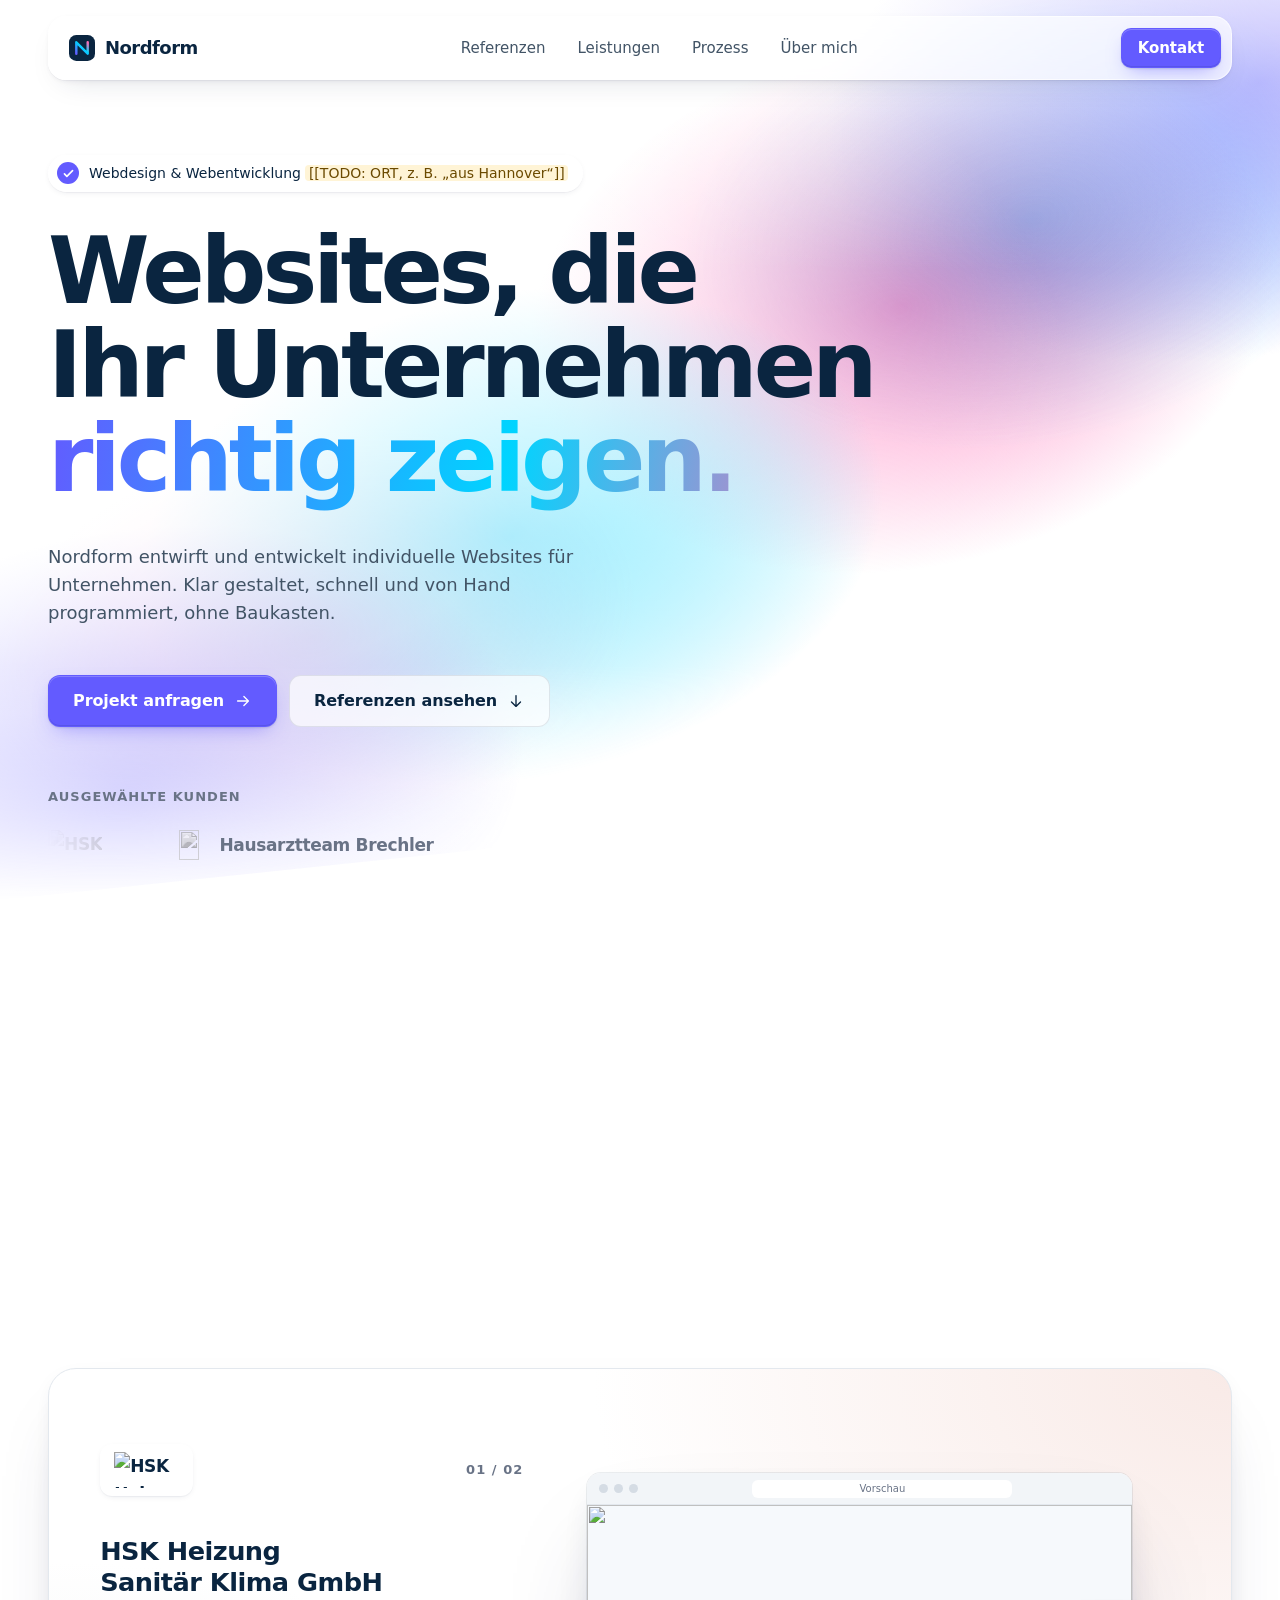
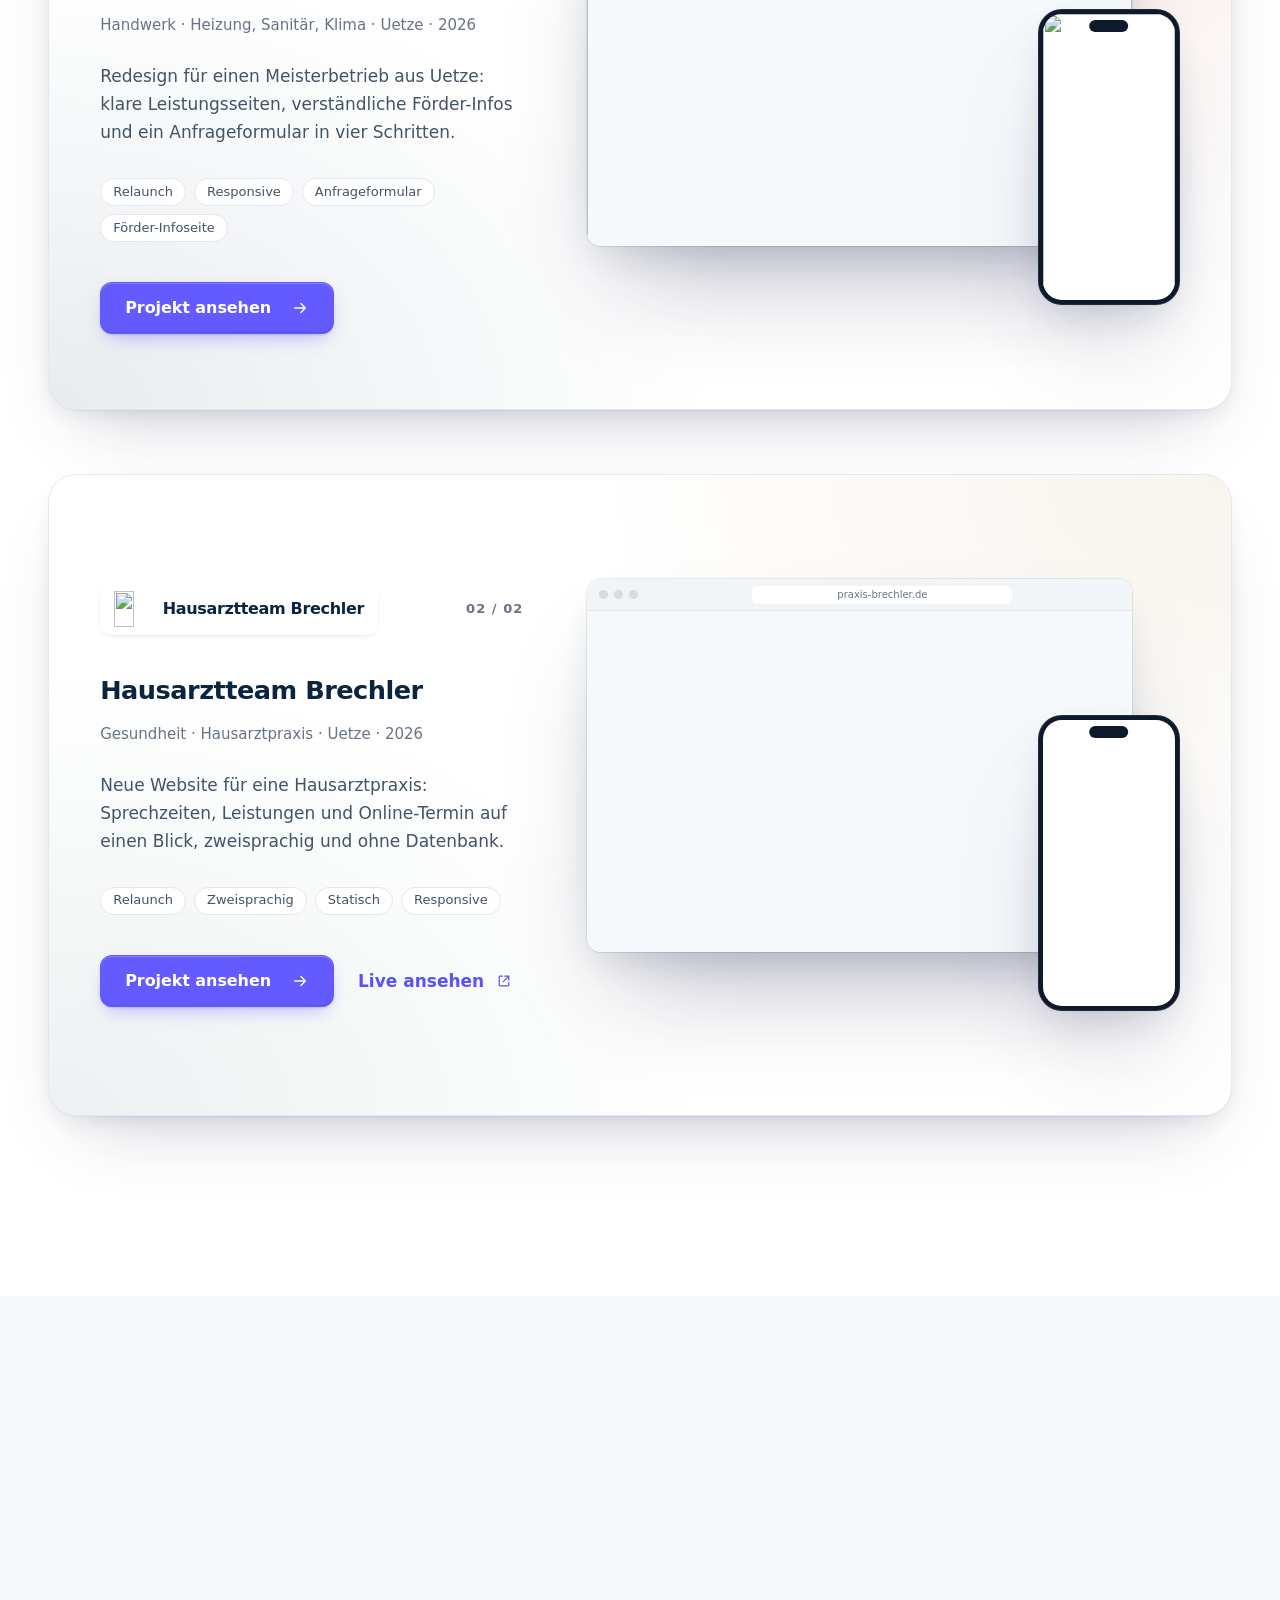
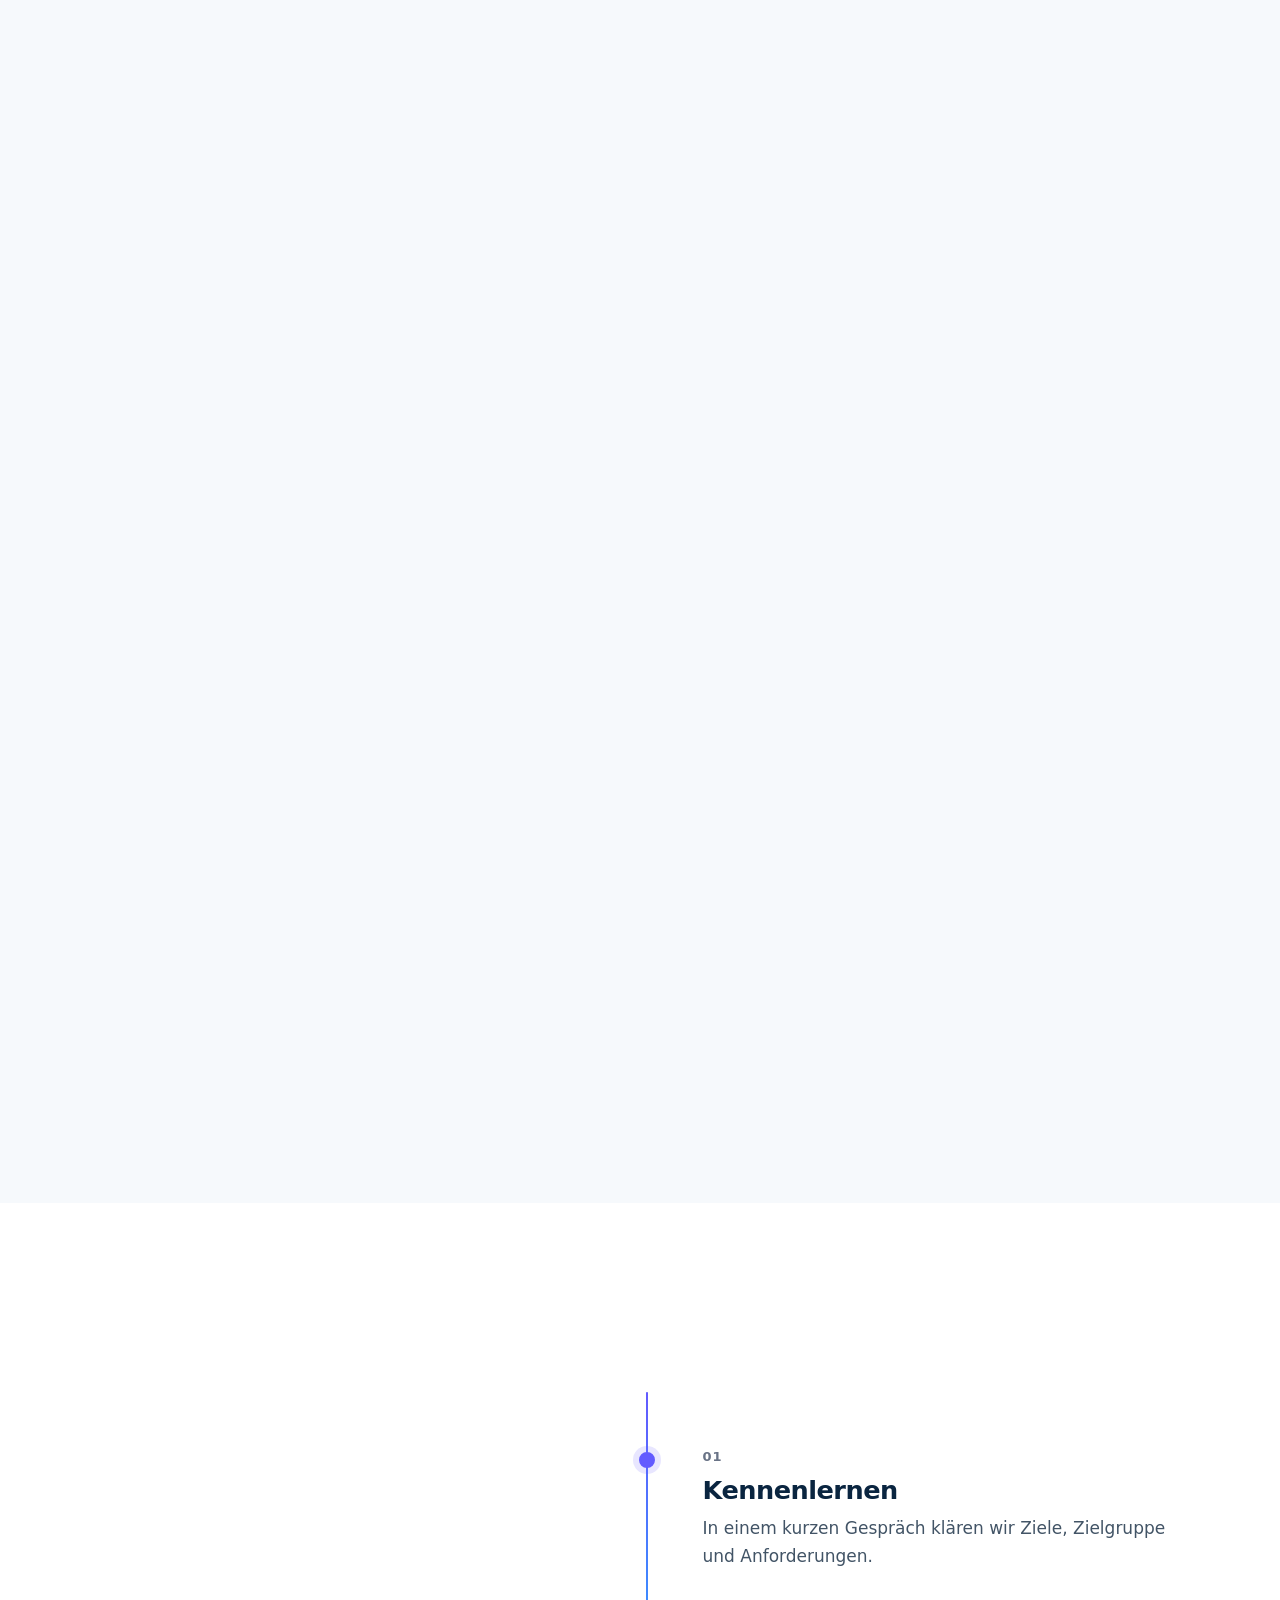
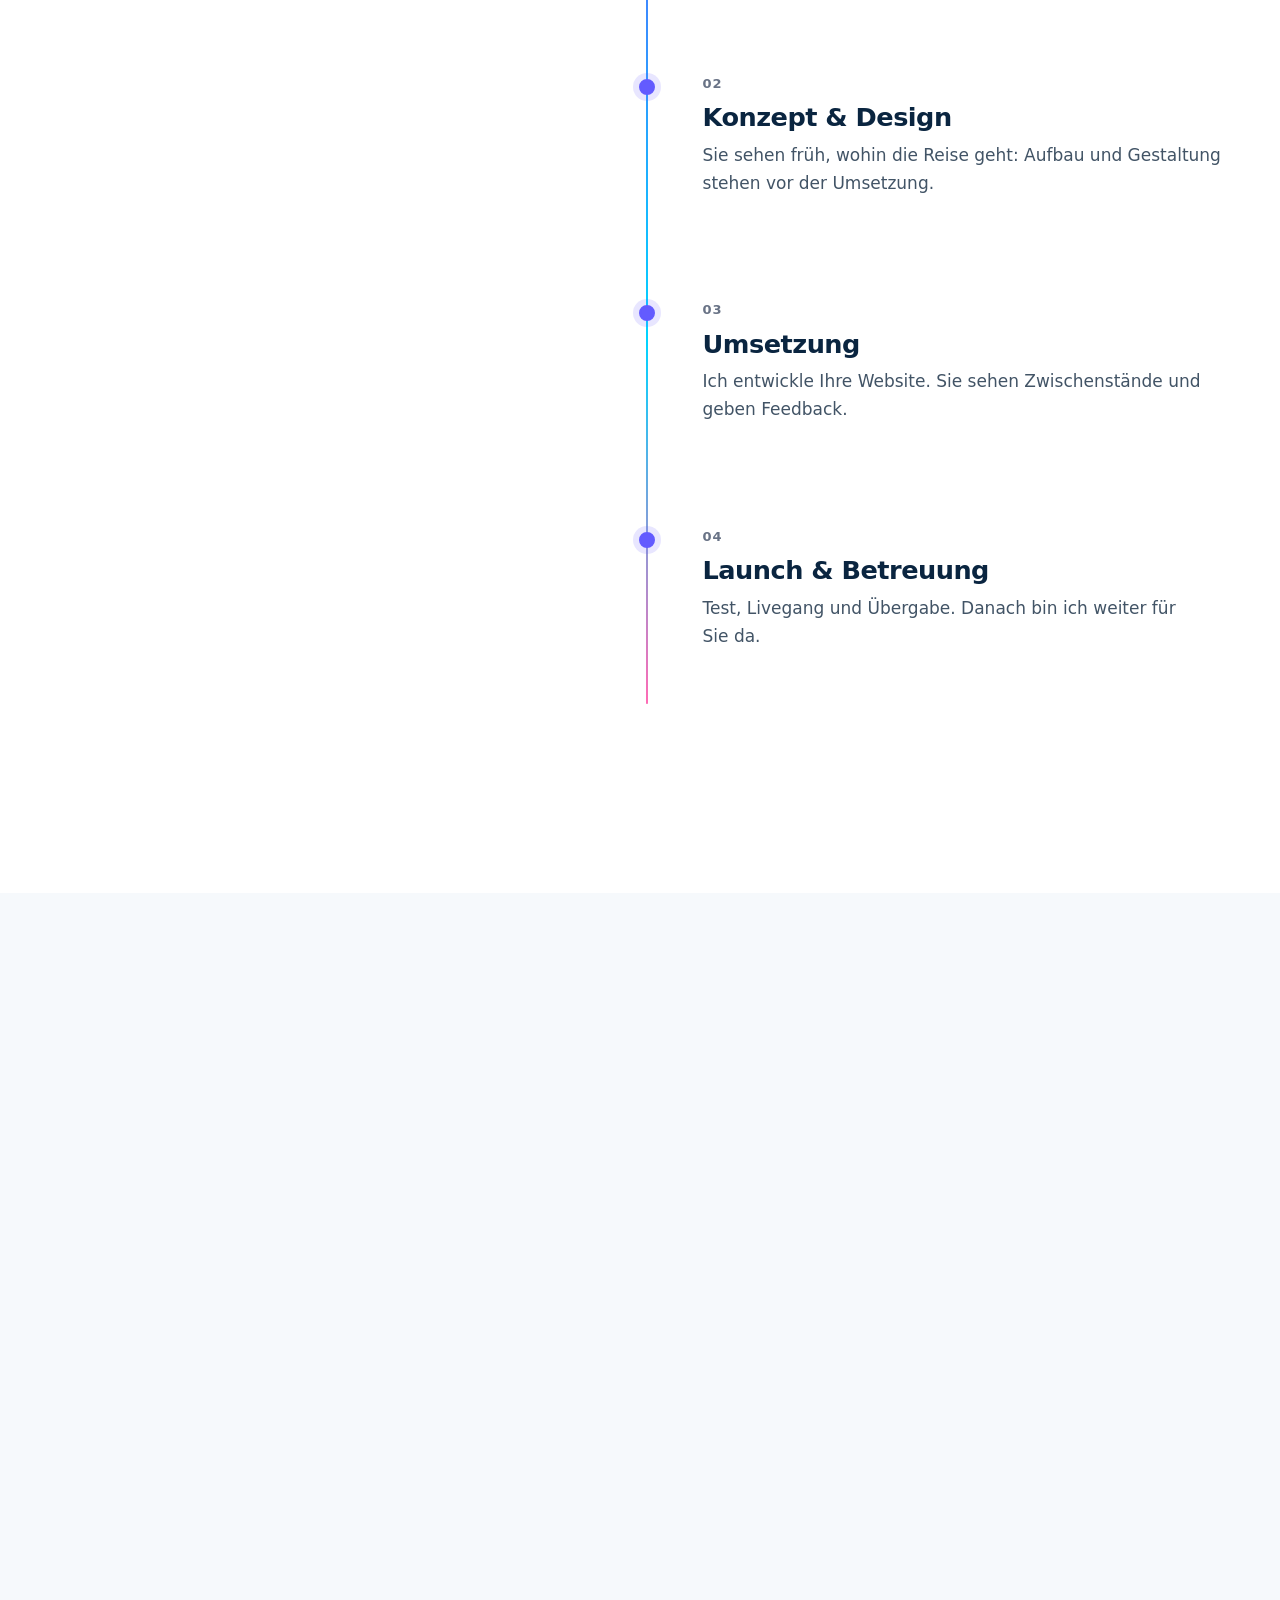
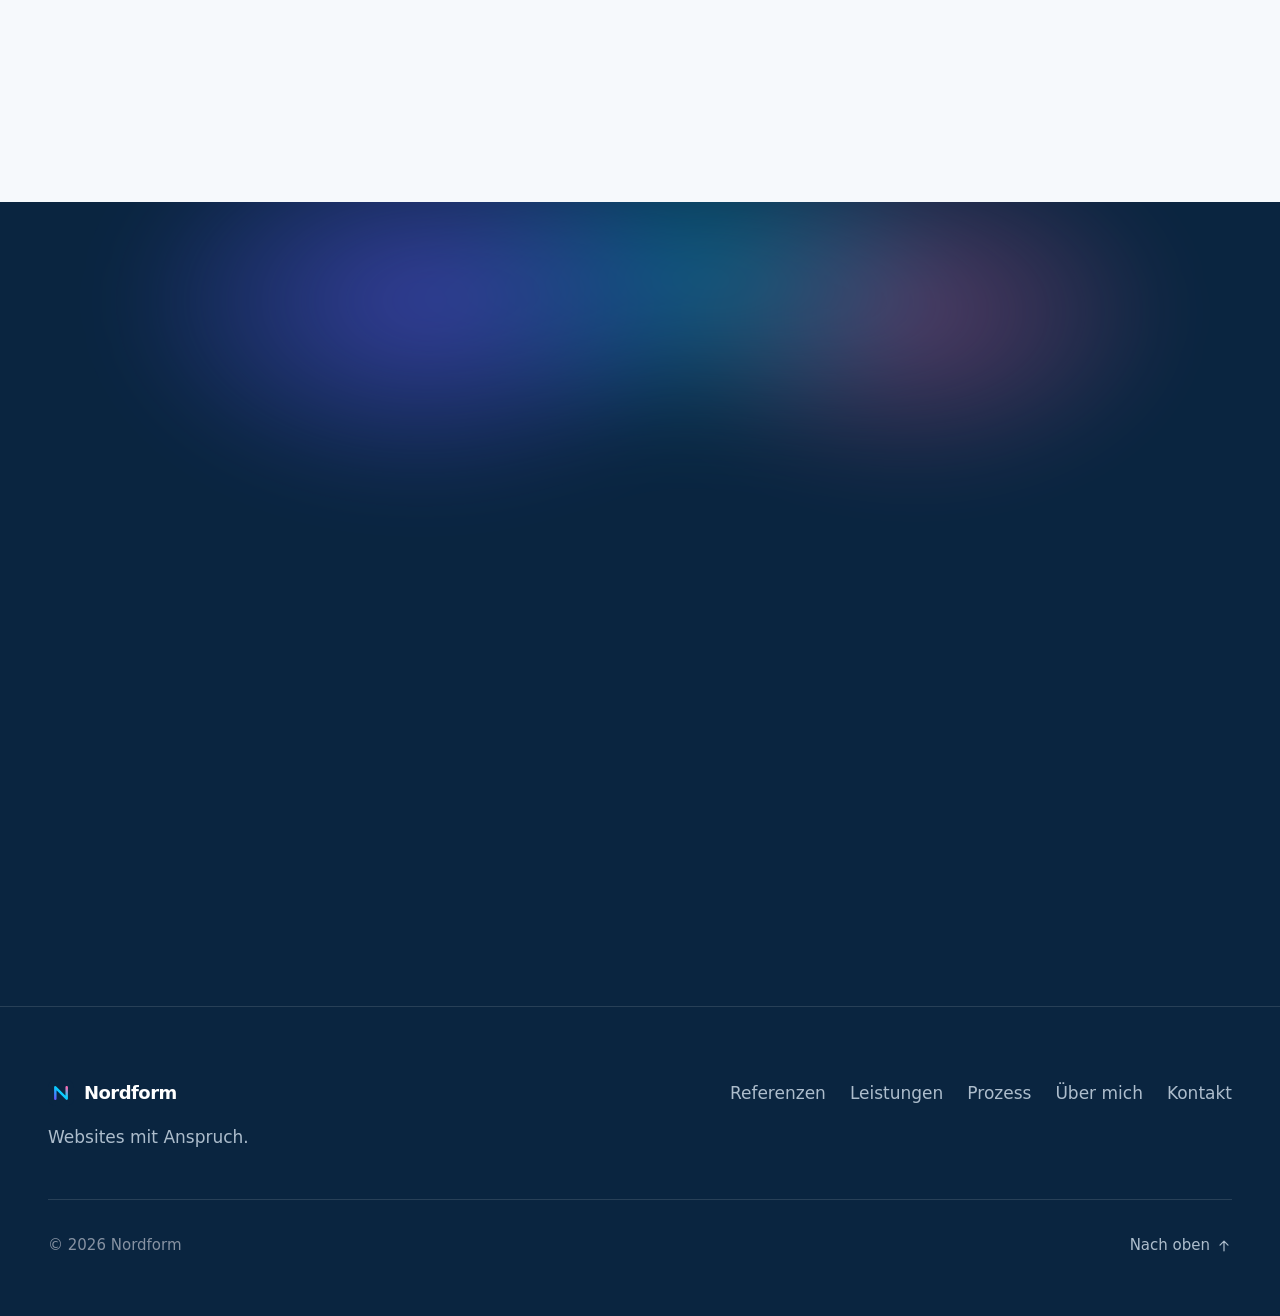
==== index.html @ 76b898ce "Startseite: Sektionen, Navigation, Menü und Kontakt Hero, Referenzen (Sticky-Stapel), Leistungen (Be" ====
<!doctype html>
<html lang="de">
<head>
  <meta charset="utf-8">
  <meta name="viewport" content="width=device-width, initial-scale=1, viewport-fit=cover">
  <title data-copy="seo.title">Nordform – Webdesign &amp; Webentwicklung</title>
  <meta name="description" data-copy-attr="content:seo.description" content="Individuelle Websites für Unternehmen. Referenzen, Leistungen und Kontakt von Nordform, von Hand gestaltet und entwickelt.">
  <meta name="theme-color" content="#0A2540">
  <meta name="referrer" content="strict-origin-when-cross-origin">
  <link rel="canonical" href="https://tqs1a.github.io/">
  <!-- HEAD:START – erzeugt von scripts/build-projects.mjs (CSP, Inline-Skript, Vorschau, JSON-LD) -->
  <meta http-equiv="Content-Security-Policy" content="default-src 'self'; script-src 'self' 'sha256-v2+UbiMKXDHvdtyBrpaTs4jpF1s3Xv7r8IdLqBuc/v4='; style-src 'self' 'sha256-v6/LC2MTYVRrmEa/tgvzj/3nydQGCY7xpJsveQfpg5g=' 'sha256-sn2+aOnw1Zk3kn3f7Zz2rTA6bR8UF9V2yb4JHC45NEs='; img-src 'self' data:; font-src 'self'; connect-src 'self'; media-src 'self'; frame-src 'none'; object-src 'none'; base-uri 'self'; form-action 'self'; upgrade-insecure-requests">
  <script>(function(d){d.classList.add('js');try{if(sessionStorage.getItem('nf-wipe')){sessionStorage.removeItem('nf-wipe');d.classList.add('is-wiping')}}catch(e){}setTimeout(function(){d.classList.add('reveal-done')},3000)})(document.documentElement)</script>
  <style>@font-face{font-family: 'Inter Variable';font-style: normal;font-display: swap;font-weight: 100 900;src: url('/assets/fonts/inter-latin-variable.woff2') format('woff2-variations'), url('/assets/fonts/inter-latin-variable.woff2') format('woff2');unicode-range: U+0000-00FF, U+0131, U+0152-0153, U+02BB-02BC, U+02C6, U+02DA, U+02DC, U+0304, U+0308, U+0329, U+2000-206F, U+20AC, U+2122, U+2191, U+2193, U+2212, U+2215, U+FEFF, U+FFFD;}:root{--bg: #FFFFFF;--bg-soft: #F6F9FC;--ink: #0A2540;--ink-2: #425466;--ink-3: #697386;--line: #E3E8EE;--accent: #635BFF;--accent-text: #5A52F5;--accent-2: #00D4FF;--accent-3: #FF6BB5;--accent-4: #9089FC;--on-ink: #FFFFFF;--on-ink-2: #ADBDCC;--on-ink-3: #8792A2;--on-ink-line: rgba(255, 255, 255, .12);--on-ink-accent: #B9B3FF;--accent-hover: #7A73FF;--line-strong: #D3DAE3;--chrome: #F2F5F8;--chrome-dot: #D5DCE4;--device: #0E1A2B;--success: #12B76A;--todo-bg: #FFF4D6;--todo-ink: #6B4A00;--gradient-text: linear-gradient(100deg, #635BFF, #00D4FF 55%, #FF6BB5);--focus-ring: 0 0 0 3px rgba(99, 91, 255, .30);--font: 'Inter Variable', ui-sans-serif, system-ui, -apple-system, 'Segoe UI', Roboto, sans-serif;--font-features: "cv11", "ss01";--fs-display: clamp(3rem, 7.2vw, 6.75rem);--fs-h2: clamp(2rem, 4.2vw, 3.75rem);--fs-h3: clamp(1.25rem, 2vw, 1.75rem);--fs-lead: clamp(1.125rem, 1.4vw, 1.3125rem);--fs-body: 1.0625rem;--fs-small: .9375rem;--fs-eyebrow: .8125rem;--lh-display: 1.02;--lh-h2: 1.08;--lh-h3: 1.2;--lh-body: 1.65;--ls-display: -0.045em;--ls-h2: -0.035em;--ls-h3: -0.02em;--ls-eyebrow: 0.08em;--measure: 62ch;--container: 1200px;--gutter: clamp(20px, 5vw, 48px);--s-1: 8px;--s-2: 16px;--s-3: 24px;--s-4: 32px;--s-5: 48px;--s-6: 64px;--s-7: 96px;--s-8: 128px;--section-y: clamp(96px, 14vw, 192px);--nav-h: 64px;--nav-offset: 16px;--r-sm: 12px;--r-md: 20px;--r-lg: 28px;--r-pill: 999px;--shadow: 0 1px 1px rgba(10, 37, 64, .04), 0 8px 24px -8px rgba(10, 37, 64, .12), 0 36px 72px -36px rgba(50, 50, 93, .28);--shadow-lg: 0 1px 1px rgba(10, 37, 64, .04), 0 16px 40px -12px rgba(10, 37, 64, .16), 0 60px 110px -40px rgba(50, 50, 93, .38);--shadow-sm: 0 1px 1px rgba(10, 37, 64, .04), 0 2px 6px -2px rgba(10, 37, 64, .10);--glass-bg: rgba(255, 255, 255, .72);--glass-bg-solid: rgba(255, 255, 255, .94);--glass-border: rgba(255, 255, 255, .65);--glass-filter: blur(18px) saturate(160%);--ease: cubic-bezier(.22, 1, .36, 1);--t-fast: 180ms;--t-ui: 220ms;--t-reveal: 800ms;--skew: 6deg;--z-canvas: 0;--z-content: 1;--z-nav: 50;--z-overlay: 60;--z-cursor: 90;--z-wipe: 100;}*, *::before, *::after{box-sizing: border-box;}html{-webkit-text-size-adjust: 100%;text-size-adjust: 100%;scroll-padding-top: calc(var(--nav-h) + var(--nav-offset) * 2);color-scheme: light;}body{margin: 0;min-height: 100svh;background: var(--bg);color: var(--ink-2);font-family: var(--font);font-size: var(--fs-body);line-height: var(--lh-body);font-feature-settings: var(--font-features);font-optical-sizing: auto;-webkit-font-smoothing: antialiased;-moz-osx-font-smoothing: grayscale;text-rendering: optimizeLegibility;overflow-x: clip;}img, svg, video, canvas, picture{display: block;max-width: 100%;}img, video{height: auto;}button, input, textarea, select{font: inherit;color: inherit;}button{cursor: pointer;}a{color: inherit;text-decoration: none;}ul[role='list'], ol[role='list']{list-style: none;margin: 0;padding: 0;}:where(h1, h2, h3, h4, p, figure, blockquote, dl, dd){margin: 0;}h1, h2, h3, h4{color: var(--ink);font-weight: 600;text-wrap: balance;}.display{font-size: var(--fs-display);line-height: var(--lh-display);letter-spacing: var(--ls-display);}h2, .h2{font-size: var(--fs-h2);line-height: var(--lh-h2);letter-spacing: var(--ls-h2);}h3, .h3{font-size: var(--fs-h3);line-height: var(--lh-h3);letter-spacing: var(--ls-h3);}p, li, dd{text-wrap: pretty;}p{max-width: var(--measure);}.lead{font-size: var(--fs-lead);line-height: 1.55;color: var(--ink-2);}.eyebrow{display: inline-block;font-size: var(--fs-eyebrow);font-weight: 600;letter-spacing: var(--ls-eyebrow);text-transform: uppercase;color: var(--accent-text);line-height: 1.4;}.text-gradient{background: var(--gradient-text);-webkit-background-clip: text;background-clip: text;color: transparent;-webkit-box-decoration-break: clone;box-decoration-break: clone;padding-bottom: .06em;}@media (forced-colors: active){.text-gradient{color: CanvasText;background: none;}}.todo{background: var(--todo-bg);color: var(--todo-ink);border-radius: 4px;padding: 0 .25em;font-weight: 500;-webkit-text-fill-color: currentColor;}.container{width: 100%;max-width: calc(var(--container) + var(--gutter) * 2);margin-inline: auto;padding-inline: max(var(--gutter), env(safe-area-inset-left)) max(var(--gutter), env(safe-area-inset-right));}.grid-12{display: grid;grid-template-columns: repeat(12, minmax(0, 1fr));gap: var(--s-3);}.section{position: relative;padding-block: var(--section-y);}.section--soft{background: var(--bg-soft);}.section--ink{background: var(--ink);color: var(--on-ink-2);}.section--ink :is(h1, h2, h3){color: var(--on-ink);}.section-head{display: grid;gap: var(--s-3);max-width: 760px;margin-bottom: var(--s-7);}.section-head h2 + .h2-sub{font-size: var(--fs-h2);line-height: var(--lh-h2);letter-spacing: var(--ls-h2);font-weight: 600;color: var(--ink-3);text-wrap: balance;margin-top: calc(var(--s-3) * -1);}.sr-only{position: absolute !important;width: 1px;height: 1px;margin: -1px;padding: 0;overflow: hidden;clip: rect(0 0 0 0);white-space: nowrap;border: 0;}.skip-link{position: fixed;top: var(--s-2);left: var(--s-2);z-index: calc(var(--z-wipe) + 1);padding: 12px 18px;border-radius: var(--r-sm);background: var(--ink);color: var(--on-ink);font-weight: 600;transform: translateY(-200%);transition: transform var(--t-ui) var(--ease);}.skip-link:focus-visible{transform: none;}:focus{outline: none;}:focus-visible{outline: 2px solid var(--accent);outline-offset: 3px;border-radius: 6px;}.section--ink :focus-visible{outline-color: var(--on-ink-accent);}::selection{background: rgba(99, 91, 255, .18);color: var(--ink);}.js:not(.anim-ready) [data-reveal]{opacity: 0;transform: translate3d(0, 32px, 0);}.js:not(.anim-ready) [data-split]{visibility: hidden;}.js.reveal-done:not(.anim-ready) [data-reveal]{opacity: 1;transform: none;}.js.reveal-done:not(.anim-ready) [data-split]{visibility: visible;}.split-line{display: block;overflow: hidden;padding-bottom: .12em;margin-bottom: -.12em;}.split-line__inner{display: block;}@view-transition{navigation: auto;}::view-transition-old(root){animation: vt-out 380ms var(--ease) both;}::view-transition-new(root){animation: vt-in 520ms var(--ease) both;}::view-transition-group(*){animation-duration: 650ms;animation-timing-function: var(--ease);}@keyframes vt-out{to{opacity: 0;transform: translateY(-12px);}}@keyframes vt-in{from{opacity: 0;transform: translateY(16px);}}@media (prefers-reduced-motion: reduce){::view-transition-old(root){animation: vt-fade-out 200ms linear both;}::view-transition-new(root){animation: vt-fade-in 200ms linear both;}::view-transition-group(*){animation-duration: 0s;}}@keyframes vt-fade-out{to{opacity: 0;}}@keyframes vt-fade-in{from{opacity: 0;}}html.lenis, html.lenis body{height: auto;}.lenis:not(.lenis-autoToggle).lenis-stopped{overflow: clip;}.lenis [data-lenis-prevent]{overscroll-behavior: contain;}.lenis.lenis-smooth iframe{pointer-events: none;}@media (prefers-reduced-motion: reduce){*, *::before, *::after{animation-duration: .01ms !important;animation-iteration-count: 1 !important;transition-duration: .01ms !important;scroll-behavior: auto !important;}.js:not(.anim-ready) [data-reveal]{transform: none;}}.icon{width: 1.25em;height: 1.25em;flex: none;fill: none;stroke: currentColor;stroke-width: 1.5;stroke-linecap: round;stroke-linejoin: round;}.btn{--btn-h: 52px;position: relative;display: inline-flex;align-items: center;justify-content: center;gap: 10px;min-height: var(--btn-h);padding: 0 24px;border: 1px solid transparent;border-radius: var(--r-sm);font-size: 1rem;font-weight: 600;letter-spacing: -0.005em;line-height: 1;white-space: nowrap;-webkit-tap-highlight-color: transparent;transition: background-color var(--t-ui) var(--ease), border-color var(--t-ui) var(--ease), box-shadow var(--t-ui) var(--ease), color var(--t-ui) var(--ease), translate var(--t-ui) var(--ease);}.btn .icon{width: 18px;height: 18px;transition: transform var(--t-ui) var(--ease);}.btn--primary{background-color: var(--accent);color: var(--on-ink);box-shadow: inset 0 1px 0 rgba(255, 255, 255, .22), inset 0 -1px 0 rgba(10, 37, 64, .12), 0 1px 2px rgba(10, 37, 64, .12), 0 8px 20px -8px rgba(99, 91, 255, .55);}.btn--secondary{background-color: transparent;color: var(--ink);border-color: var(--line);}.btn--ghost-ink{background-color: rgba(255, 255, 255, .06);color: var(--on-ink);border-color: var(--on-ink-line);}.btn--sm{--btn-h: 40px;padding: 0 16px;font-size: .9375rem;border-radius: 10px;}@media (hover: hover){.btn--primary:hover{background-color: var(--accent-hover);translate: 0 -2px;}.btn--primary:hover .icon--arrow, .btn--secondary:hover .icon--arrow, .link-arrow:hover .icon--arrow{transform: translateX(4px);}.btn--secondary:hover{background-color: var(--bg-soft);border-color: var(--line-strong);}.btn--ghost-ink:hover{background-color: rgba(255, 255, 255, .12);}}.btn:active{translate: 0 0;filter: brightness(.96);}.btn:focus-visible{outline: none;box-shadow: var(--focus-ring);}.btn--primary:focus-visible{box-shadow: inset 0 1px 0 rgba(255, 255, 255, .22), var(--focus-ring), 0 8px 20px -8px rgba(99, 91, 255, .55);}.section--ink .btn:focus-visible{box-shadow: 0 0 0 3px rgba(185, 179, 255, .55);}.link-arrow{display: inline-flex;align-items: center;gap: 6px;min-height: 44px;font-weight: 600;color: var(--accent-text);transition: color var(--t-ui) var(--ease);}.link-arrow .icon{width: 16px;height: 16px;transition: transform var(--t-ui) var(--ease);}.card{position: relative;background: var(--bg);border: 1px solid var(--line);border-radius: var(--r-md);box-shadow: var(--shadow);transition: box-shadow var(--t-ui) var(--ease), translate var(--t-ui) var(--ease);}@media (hover: hover){.card--hover:hover{box-shadow: var(--shadow-lg);translate: 0 -4px;}}.tags{display: flex;flex-wrap: wrap;gap: 8px;margin: 0;padding: 0;list-style: none;}.tag{display: inline-flex;align-items: center;min-height: 28px;padding: 2px 12px;border-radius: var(--r-pill);border: 1px solid var(--line);background: var(--bg);color: var(--ink-2);font-size: .8125rem;font-weight: 500;line-height: 1.3;}.pill{display: inline-flex;align-items: center;gap: 10px;padding: 6px 14px 6px 8px;border-radius: var(--r-pill);font-size: .875rem;font-weight: 500;color: var(--ink);}.pill__dot{width: 22px;height: 22px;border-radius: 50%;display: grid;place-items: center;background: var(--accent);color: var(--on-ink);}.pill__dot .icon{width: 13px;height: 13px;stroke-width: 2;}.glass{background: var(--glass-bg-solid);border: 1px solid var(--glass-border);}@supports ((-webkit-backdrop-filter: blur(1px)) or (backdrop-filter: blur(1px))){.glass{background: var(--glass-bg);-webkit-backdrop-filter: var(--glass-filter);backdrop-filter: var(--glass-filter);}}.nav{position: fixed;inset: max(var(--nav-offset), env(safe-area-inset-top)) 0 auto;z-index: var(--z-nav);pointer-events: none;transition: transform 450ms var(--ease);}.nav.is-hidden{transform: translateY(calc(-100% - var(--nav-offset) - 8px));}.nav__bar{pointer-events: auto;display: flex;align-items: center;justify-content: space-between;gap: var(--s-3);height: var(--nav-h);padding: 0 10px 0 20px;border-radius: 18px;box-shadow: var(--shadow-sm), 0 12px 32px -16px rgba(10, 37, 64, .18);}.wordmark{display: inline-flex;align-items: center;gap: 10px;min-height: 44px;font-weight: 650;font-size: 1.125rem;letter-spacing: -0.03em;color: var(--ink);}.wordmark__mark{width: 26px;height: 26px;flex: none;}.nav__links{display: none;gap: 4px;margin: 0;padding: 0;list-style: none;}.nav__link{position: relative;display: inline-flex;align-items: center;min-height: 44px;padding: 0 14px;border-radius: 10px;font-size: .9375rem;font-weight: 500;color: var(--ink-2);transition: color var(--t-ui) var(--ease), background-color var(--t-ui) var(--ease);}.nav__link[aria-current='true']{color: var(--ink);}.nav__link[aria-current='true']::after{content: '';position: absolute;left: 14px;right: 14px;bottom: 8px;height: 2px;border-radius: 2px;background: var(--accent);}@media (hover: hover){.nav__link:hover{color: var(--ink);background-color: rgba(10, 37, 64, .04);}}.nav__actions{display: flex;align-items: center;gap: 8px;}.nav__cta{display: none;}.menu-btn{display: inline-grid;place-items: center;width: 44px;height: 44px;border: 0;border-radius: 12px;background: transparent;color: var(--ink);}.menu-btn .icon{width: 22px;height: 22px;}@media (hover: hover){.menu-btn:hover{background: rgba(10, 37, 64, .05);}}@media (min-width: 900px){.nav__links{display: flex;}.nav__cta{display: inline-flex;}.menu-btn{display: none;}}.menu{position: fixed;inset: 0;z-index: var(--z-overlay);display: flex;flex-direction: column;padding: calc(env(safe-area-inset-top) + var(--nav-offset)) var(--gutter) calc(env(safe-area-inset-bottom) + var(--s-4));background: var(--bg);visibility: hidden;opacity: 0;transition: opacity 300ms var(--ease), visibility 0s linear 300ms;}.menu.is-open{visibility: visible;opacity: 1;transition: opacity 300ms var(--ease);}.menu__top{display: flex;align-items: center;justify-content: space-between;height: var(--nav-h);padding-left: 20px;}.menu__links{margin: var(--s-6) 0 0;padding: 0 20px;list-style: none;display: grid;gap: 4px;}.menu__link{display: block;padding: 10px 0;font-size: clamp(2rem, 9vw, 2.75rem);font-weight: 600;letter-spacing: -0.035em;line-height: 1.15;color: var(--ink);}.menu__foot{margin-top: auto;padding: 0 20px;}.menu__foot .btn{width: 100%;}.menu.is-open .menu__links li{animation: menu-in 600ms var(--ease) both;}.menu.is-open .menu__links li:nth-child(2){animation-delay: 60ms;}.menu.is-open .menu__links li:nth-child(3){animation-delay: 120ms;}.menu.is-open .menu__links li:nth-child(4){animation-delay: 180ms;}.menu.is-open .menu__links li:nth-child(5){animation-delay: 240ms;}@keyframes menu-in{from{opacity: 0;transform: translateY(24px);}}.browser{position: relative;overflow: hidden;border-radius: 14px;background: var(--bg);box-shadow: 0 0 0 1px rgba(10, 37, 64, .08), var(--shadow-lg);isolation: isolate;}.browser__bar{position: relative;z-index: 1;display: flex;align-items: center;gap: 6px;height: 32px;padding: 0 12px;background: var(--chrome);border-bottom: 1px solid var(--line);}.browser__bar i{width: 9px;height: 9px;border-radius: 50%;background: var(--chrome-dot);}.browser__url{flex: 1;max-width: 260px;height: 18px;margin-inline: auto;border-radius: 6px;background: var(--bg);font-size: 10px;line-height: 18px;text-align: center;color: var(--ink-3);overflow: hidden;white-space: nowrap;text-overflow: ellipsis;}.browser__screen{position: relative;overflow: hidden;aspect-ratio: 16 / 10;background: var(--bg-soft);}.browser__screen img, .phone__screen img{width: 100%;height: 112%;object-fit: cover;object-position: top center;}.phone{position: relative;width: 100%;padding: 7px;border-radius: 34px;background: var(--device);box-shadow: 0 0 0 1px rgba(255, 255, 255, .08) inset, var(--shadow-lg);}.phone__screen{position: relative;overflow: hidden;aspect-ratio: 390 / 844;border-radius: 27px;background: var(--bg);}.phone__screen::before{content: '';position: absolute;z-index: 1;top: 8px;left: 50%;width: 30%;height: 18px;translate: -50% 0;border-radius: 12px;background: var(--device);}.marquee{--gap: clamp(40px, 6vw, 80px);position: relative;overflow: hidden;-webkit-mask-image: linear-gradient(90deg, transparent, #000 12%, #000 88%, transparent);mask-image: linear-gradient(90deg, transparent, #000 12%, #000 88%, transparent);}.marquee__track{display: flex;width: max-content;gap: var(--gap);padding-right: var(--gap);margin: 0;list-style: none;animation: marquee var(--marquee-duration, 40s) linear infinite;}.marquee:hover .marquee__track, .marquee:focus-within .marquee__track, .marquee.is-paused .marquee__track{animation-play-state: paused;}@keyframes marquee{to{transform: translate3d(-50%, 0, 0);}}@media (prefers-reduced-motion: reduce){.marquee__track{animation: none;flex-wrap: wrap;width: auto;justify-content: center;}.marquee__track [aria-hidden='true']{display: none;}.marquee{-webkit-mask-image: none;mask-image: none;}}.client-logo{display: inline-flex;align-items: center;gap: 10px;height: 44px;color: var(--ink-3);font-weight: 600;letter-spacing: -0.02em;white-space: nowrap;transition: color var(--t-ui) var(--ease);}.client-logo img{height: 30px;width: auto;filter: grayscale(1) contrast(.9) opacity(.62);mix-blend-mode: multiply;transition: filter var(--t-ui) var(--ease);}@media (hover: hover){.client-logo:hover{color: var(--ink);}.client-logo:hover img{filter: none;}}.toast{position: fixed;left: 50%;bottom: max(var(--s-4), env(safe-area-inset-bottom));z-index: var(--z-overlay);display: inline-flex;align-items: center;gap: 10px;padding: 12px 18px;border-radius: var(--r-sm);background: var(--bg);color: var(--ink);font-size: .9375rem;font-weight: 500;box-shadow: var(--shadow-lg);opacity: 0;transform: translate(-50%, 16px);pointer-events: none;transition: opacity var(--t-ui) var(--ease), transform 400ms var(--ease);}.toast.is-visible{opacity: 1;transform: translate(-50%, 0);}.toast .icon{color: var(--success);}.cursor{display: none;}html.has-cursor .cursor{display: block;position: fixed;inset: 0 auto auto 0;z-index: var(--z-cursor);pointer-events: none;}html.has-cursor, html.has-cursor :is(a, button, [data-cursor], label, summary){cursor: none;}html.has-cursor :is(input, textarea, select, [contenteditable]){cursor: auto;}.cursor__dot, .cursor__ring{position: absolute;left: 0;top: 0;border-radius: var(--r-pill);transition: opacity 200ms var(--ease);}.cursor__dot{width: 6px;height: 6px;margin: -3px 0 0 -3px;background: var(--ink);}.cursor__ring{display: grid;place-items: center;width: 36px;height: 36px;margin: -18px 0 0 -18px;border: 1.5px solid rgba(10, 37, 64, .35);transition: width 300ms var(--ease), height 300ms var(--ease), margin 300ms var(--ease), background-color 300ms var(--ease), border-color 300ms var(--ease), opacity 200ms var(--ease);}.cursor__label{font-size: .8125rem;font-weight: 600;color: var(--on-ink);opacity: 0;transform: scale(.6);transition: opacity 200ms var(--ease), transform 300ms var(--ease);white-space: nowrap;}.cursor.is-link .cursor__ring{width: 52px;height: 52px;margin: -26px 0 0 -26px;border-color: rgba(99, 91, 255, .5);}.cursor.is-view .cursor__ring{width: 104px;height: 44px;margin: -22px 0 0 -52px;background: var(--ink);border-color: var(--ink);}.cursor.is-view .cursor__label{opacity: 1;transform: none;}.cursor.is-view .cursor__dot, .cursor.is-hidden .cursor__dot, .cursor.is-hidden .cursor__ring{opacity: 0;}.cursor.on-ink .cursor__dot{background: var(--on-ink);}.cursor.on-ink .cursor__ring{border-color: rgba(255, 255, 255, .45);}.wipe{position: fixed;inset: 0;z-index: var(--z-wipe);pointer-events: none;background: linear-gradient(100deg, var(--accent), var(--accent-4) 45%, var(--accent-2));transform: scaleY(0);transform-origin: 50% 100%;}html.is-wiping body::after{content: "";position: fixed;inset: 0;z-index: var(--z-wipe);pointer-events: none;background: linear-gradient(100deg, var(--accent), var(--accent-4) 45%, var(--accent-2));transform-origin: 50% 0;animation: wipe-reveal 450ms var(--ease) 60ms both;}@keyframes wipe-reveal{from{transform: scaleY(1);}to{transform: scaleY(0);}}.stat__value{display: block;font-size: clamp(2.5rem, 5vw, 3.75rem);font-weight: 600;letter-spacing: -0.045em;line-height: 1;color: var(--ink);font-variant-numeric: tabular-nums;}.stat__label{display: block;margin-top: var(--s-1);font-size: var(--fs-small);color: var(--ink-2);}.avatar{position: relative;display: grid;place-items: center;aspect-ratio: 4 / 5;border-radius: var(--r-lg);overflow: hidden;background: radial-gradient(60% 50% at 20% 15%, rgba(0, 212, 255, .85), transparent 70%), radial-gradient(55% 55% at 85% 30%, rgba(255, 107, 181, .8), transparent 70%), radial-gradient(80% 70% at 50% 100%, rgba(99, 91, 255, .95), transparent 75%), var(--accent-4);box-shadow: var(--shadow-lg);}.avatar__mono{font-size: clamp(5rem, 14vw, 9rem);font-weight: 600;letter-spacing: -0.06em;color: rgba(255, 255, 255, .92);text-shadow: 0 10px 40px rgba(10, 37, 64, .25);}.hero{--diag: calc(tan(var(--skew)) * 100vw);position: relative;isolation: isolate;display: flex;flex-direction: column;min-height: max(680px, 100svh);padding-top: calc(var(--nav-h) + var(--nav-offset) + env(safe-area-inset-top));}.hero__bg{position: absolute;inset: 0;z-index: var(--z-canvas);overflow: hidden;background: var(--bg);clip-path: polygon(0 0, 100% 0, 100% calc(100% - var(--diag)), 0 100%);}@supports not (width: calc(tan(6deg) * 1px)){.hero{--diag: 10.5vw;}}.hero__canvas, .hero__fallback{position: absolute;inset: 0;width: 100%;height: 100%;}.hero__canvas{opacity: 0;transition: opacity 900ms var(--ease);}.hero__bg.is-gl-ready .hero__canvas{opacity: 1;}.hero__fallback{overflow: hidden;-webkit-mask-image: linear-gradient(to top, transparent 0, #000 26%);mask-image: linear-gradient(to top, transparent 0, #000 26%);}.hero__fallback::before, .hero__fallback::after{content: '';position: absolute;inset: -30% -20%;transform-origin: 50% 50%;}.hero__fallback::before{background: radial-gradient(32% 26% at 18% 66%, rgba(99, 91, 255, .95), transparent 70%), radial-gradient(30% 24% at 42% 54%, rgba(0, 212, 255, .85), transparent 70%), radial-gradient(30% 26% at 66% 44%, rgba(255, 107, 181, .85), transparent 70%), radial-gradient(34% 26% at 88% 34%, rgba(144, 137, 252, .95), transparent 72%);transform: rotate(-12deg);animation: hero-drift-a 38s var(--ease) infinite alternate;}.hero__fallback::after{background: radial-gradient(26% 20% at 30% 58%, rgba(255, 107, 181, .55), transparent 70%), radial-gradient(28% 22% at 74% 40%, rgba(0, 212, 255, .55), transparent 70%);transform: rotate(-12deg);animation: hero-drift-b 46s var(--ease) infinite alternate;mix-blend-mode: multiply;opacity: .7;}@keyframes hero-drift-a{to{transform: rotate(-10deg) translate3d(4%, -3%, 0) scale(1.06);}}@keyframes hero-drift-b{to{transform: rotate(-14deg) translate3d(-5%, 2%, 0) scale(1.1);}}.hero__bg.is-gl-ready .hero__fallback{visibility: hidden;transition: visibility 0s linear 900ms;}.hero__bg.is-gl-ready .hero__fallback::before, .hero__bg.is-gl-ready .hero__fallback::after, .hero:has(:focus-visible) .hero__fallback::before, .hero:has(:focus-visible) .hero__fallback::after{animation-play-state: paused;}.hero__veil{position: absolute;inset: 0;background: linear-gradient(180deg, rgba(255, 255, 255, .55) 0%, rgba(255, 255, 255, 0) 30%), radial-gradient(120% 90% at 0% 45%, rgba(255, 255, 255, .86) 0%, rgba(255, 255, 255, .62) 38%, rgba(255, 255, 255, 0) 70%);}@media (max-width: 767px){.hero__veil{background: linear-gradient(180deg, rgba(255, 255, 255, .25) 0%, rgba(255, 255, 255, .3) 38%, rgba(255, 255, 255, .82) 52%, rgba(255, 255, 255, .82) 80%, rgba(255, 255, 255, .3) 100%);}}.hero__inner{position: relative;z-index: var(--z-content);flex: 1;display: flex;flex-direction: column;justify-content: center;align-items: flex-start;padding-block: var(--s-6) var(--s-5);}.hero__eyebrow{margin-bottom: var(--s-4);box-shadow: var(--shadow-sm);}.hero__title{max-width: 13ch;margin-bottom: var(--s-4);}.hero__title .text-gradient{white-space: nowrap;}.hero__sub{max-width: 34rem;margin-bottom: var(--s-5);}.hero__ctas{display: flex;flex-wrap: wrap;gap: 12px;}.hero__ctas .btn--secondary{background-color: rgba(255, 255, 255, .7);border-color: rgba(10, 37, 64, .1);}@media (hover: hover){.hero__ctas .btn--secondary:hover{background-color: var(--bg);}}.hero__clients{position: relative;z-index: var(--z-content);display: grid;gap: var(--s-2);padding-bottom: calc(var(--s-5) + env(safe-area-inset-bottom));}.hero__clients-label{font-size: var(--fs-eyebrow);font-weight: 600;letter-spacing: var(--ls-eyebrow);text-transform: uppercase;color: var(--ink-3);}@media (max-width: 479px){.hero__ctas{width: 100%;}.hero__ctas .btn{flex: 1 1 100%;}.hero__title{max-width: none;}}@media (min-width: 1024px){.hero__inner{padding-block: var(--s-5) var(--s-4);}.hero__clients{padding-bottom: calc(var(--s-4) + env(safe-area-inset-bottom));}}@media (min-width: 1024px) and (min-height: 1000px){.hero__inner{padding-block: var(--s-7) var(--s-6);}}@media (prefers-reduced-motion: reduce){.hero__fallback::before, .hero__fallback::after{animation: none;}}.hero__title > span{display: block;}@keyframes intro-up{from{opacity: 0;transform: translate3d(0, 28px, 0);}}@keyframes intro-line{from{clip-path: inset(0 -5% 88% -5%);transform: translate3d(0, 55%, 0);}to{clip-path: inset(-20% -5% -25% -5%);transform: none;}}.js .hero__eyebrow{animation: intro-up 900ms var(--ease) 60ms both;}.js .hero__title > span:nth-child(1){animation: intro-line 1000ms var(--ease) both;}.js .hero__title > span:nth-child(2){animation: intro-line 1000ms var(--ease) 100ms both;}.js .hero__sub{animation: intro-up 900ms var(--ease) 420ms both;}.js .hero__ctas{animation: intro-up 900ms var(--ease) 500ms both;}.js .hero__clients{animation: intro-up 900ms var(--ease) 600ms both;}.p-hsk-uetze{--p-accent: #002944;--p-accent-2: #BF2B0B;}.vt-hsk-uetze{view-transition-name: project-hsk-uetze;}.p-hausarztteam-brechler{--p-accent: #396264;--p-accent-2: #BA8F52;}.vt-hausarztteam-brechler{view-transition-name: project-hausarztteam-brechler;}</style>
  <link rel="preload" href="/assets/fonts/inter-latin-variable.woff2" as="font" type="font/woff2" crossorigin>
  <link rel="icon" href="/assets/img/favicon.svg" type="image/svg+xml">
  <link rel="apple-touch-icon" href="/assets/img/apple-touch-icon.png">
  <meta property="og:type" content="website">
  <meta property="og:locale" content="de_DE">
  <meta property="og:site_name" content="Nordform">
  <meta property="og:title" content="Nordform – Webdesign &amp; Webentwicklung">
  <meta property="og:description" content="Individuelle Websites für Unternehmen. Referenzen, Leistungen und Kontakt von Nordform, von Hand gestaltet und entwickelt.">
  <meta property="og:url" content="https://tqs1a.github.io/">
  <meta property="og:image" content="https://tqs1a.github.io/assets/img/og-image.jpg">
  <meta property="og:image:width" content="1200">
  <meta property="og:image:height" content="630">
  <meta name="twitter:card" content="summary_large_image">
  <meta name="twitter:title" content="Nordform – Webdesign &amp; Webentwicklung">
  <meta name="twitter:description" content="Individuelle Websites für Unternehmen. Referenzen, Leistungen und Kontakt von Nordform, von Hand gestaltet und entwickelt.">
  <meta name="twitter:image" content="https://tqs1a.github.io/assets/img/og-image.jpg">
  <script type="application/ld+json">{"@context":"https://schema.org","@type":"WebSite","name":"Nordform","url":"https://tqs1a.github.io/","inLanguage":"de"}</script>
  <script type="application/ld+json">{"@context":"https://schema.org","@type":"ProfessionalService","name":"Nordform","url":"https://tqs1a.github.io/","description":"Individuelle Websites für Unternehmen. Referenzen, Leistungen und Kontakt von Nordform, von Hand gestaltet und entwickelt.","image":"https://tqs1a.github.io/assets/img/og-image.jpg","knowsAbout":["Webdesign","Webentwicklung"]}</script>
  <!-- HEAD:END -->
  <script type="module" src="/assets/js/main.js"></script>
</head>
<body id="top">
  <a class="skip-link" href="#inhalt" data-copy="skipLink">Zum Inhalt springen</a>

  <!-- Wortmarken-Symbol, einmal definiert und per <use> wiederverwendet -->
  <!-- SHARED:DEFS:START -->
  <svg class="sr-only" width="0" height="0" aria-hidden="true" focusable="false">
    <defs>
      <linearGradient id="mark-gradient" x1="0" y1="1" x2="1" y2="0">
        <stop offset="0" stop-color="#635BFF"/>
        <stop offset=".55" stop-color="#00D4FF"/>
        <stop offset="1" stop-color="#FF6BB5"/>
      </linearGradient>
      <symbol id="mark" viewBox="0 0 32 32">
        <rect width="32" height="32" rx="9" fill="#0A2540"/>
        <path d="M9 23V9l14 14V9" fill="none" stroke="url(#mark-gradient)" stroke-width="3" stroke-linecap="round" stroke-linejoin="round"/>
      </symbol>
    </defs>
  </svg>

  <!-- SHARED:DEFS:END -->
  <!-- SHARED:NAV:START -->
  <header class="nav" data-nav>
    <div class="container">
      <div class="nav__bar glass">
        <a class="wordmark" href="/" aria-label="Nordform – zur Startseite" data-copy-attr="aria-label:{name} – zur Startseite">
          <svg class="wordmark__mark" aria-hidden="true"><use href="#mark"/></svg>
          <span data-copy="site.name">Nordform</span>
        </a>
        <nav aria-label="Hauptnavigation">
          <ul class="nav__links" role="list">
            <li><a class="nav__link" href="/#referenzen" data-copy="nav.referenzen">Referenzen</a></li>
            <li><a class="nav__link" href="/#leistungen" data-copy="nav.leistungen">Leistungen</a></li>
            <li><a class="nav__link" href="/#prozess" data-copy="nav.prozess">Prozess</a></li>
            <li><a class="nav__link" href="/#ueber-mich" data-copy="nav.ueber">Über mich</a></li>
          </ul>
        </nav>
        <div class="nav__actions">
          <a class="btn btn--primary btn--sm nav__cta" href="mailto:?subject=Projektanfrage" data-mailto data-copy="nav.kontakt">Kontakt</a>
          <button class="menu-btn" type="button" aria-expanded="false" aria-controls="menu" data-menu-open>
            <svg class="icon" viewBox="0 0 24 24" aria-hidden="true"><path d="M4 8h16M4 16h16"/></svg>
            <span class="sr-only" data-copy="nav.menuOpen">Menü öffnen</span>
          </button>
        </div>
      </div>
    </div>
  </header>

  <div class="menu" id="menu" role="dialog" aria-modal="true" aria-label="Menü" hidden data-menu>
    <div class="menu__top">
      <a class="wordmark" href="/">
        <svg class="wordmark__mark" aria-hidden="true"><use href="#mark"/></svg>
        <span data-copy="site.name">Nordform</span>
      </a>
      <button class="menu-btn" type="button" data-menu-close>
        <svg class="icon" viewBox="0 0 24 24" aria-hidden="true"><path d="M6 6l12 12M18 6L6 18"/></svg>
        <span class="sr-only" data-copy="nav.menuClose">Menü schließen</span>
      </button>
    </div>
    <ul class="menu__links" role="list">
      <li><a class="menu__link" href="/#referenzen" data-copy="nav.referenzen">Referenzen</a></li>
      <li><a class="menu__link" href="/#leistungen" data-copy="nav.leistungen">Leistungen</a></li>
      <li><a class="menu__link" href="/#prozess" data-copy="nav.prozess">Prozess</a></li>
      <li><a class="menu__link" href="/#ueber-mich" data-copy="nav.ueber">Über mich</a></li>
      <li><a class="menu__link" href="/#kontakt" data-copy="nav.kontakt">Kontakt</a></li>
    </ul>
    <div class="menu__foot">
      <a class="btn btn--primary" href="mailto:?subject=Projektanfrage" data-mailto data-copy="kontakt.ctaPrimary">Projekt anfragen</a>
    </div>
  </div>
  <!-- SHARED:NAV:END -->

  <main id="inhalt" tabindex="-1">
    <section class="hero" aria-labelledby="hero-title">
      <div class="hero__bg" aria-hidden="true" data-state="css">
        <div class="hero__fallback"></div>
        <canvas class="hero__canvas" aria-hidden="true"></canvas>
        <div class="hero__veil"></div>
      </div>

      <div class="container hero__inner">
        <p class="pill glass hero__eyebrow" data-intro>
          <span class="pill__dot" aria-hidden="true">
            <svg class="icon" viewBox="0 0 16 16"><path d="M3 8.5l3 3 7-7"/></svg>
          </span>
          <span data-copy="hero.eyebrow">Webdesign &amp; Webentwicklung <span class="todo">[[TODO: ORT, z. B. „aus Hannover“]]</span></span>
        </p>
        <h1 class="display hero__title" id="hero-title">
          <span data-copy="hero.titleBefore">Websites, die Ihr Unternehmen</span>
          <span class="text-gradient" data-copy="hero.titleAccent">richtig zeigen.</span>
        </h1>
        <p class="lead hero__sub" data-intro data-copy="hero.sub">Nordform entwirft und entwickelt individuelle Websites für Unternehmen. Klar gestaltet, schnell und von Hand programmiert, ohne Baukasten.</p>
        <div class="hero__ctas" data-intro>
          <a class="btn btn--primary" href="mailto:?subject=Projektanfrage" data-mailto data-magnetic>
            <span data-copy="hero.ctaPrimary">Projekt anfragen</span>
            <svg class="icon icon--arrow" viewBox="0 0 20 20" aria-hidden="true"><path d="M4 10h11M11 5l5 5-5 5"/></svg>
          </a>
          <a class="btn btn--secondary" href="#referenzen">
            <span data-copy="hero.ctaSecondary">Referenzen ansehen</span>
            <svg class="icon icon--arrow" viewBox="0 0 20 20" aria-hidden="true"><path d="M10 4v11M5 11l5 5 5-5"/></svg>
          </a>
        </div>
      </div>

      <div class="container hero__clients" data-intro>
        <p class="hero__clients-label" id="clients-label" data-copy="hero.clientsLabel">Ausgewählte Kunden</p>
        <!-- CLIENTS:START – erzeugt von scripts/build-projects.mjs -->
        <div class="marquee" role="region" aria-labelledby="clients-label" data-marquee>
          <ul class="marquee__track" role="list">
            <li><a class="client-logo" href="/projekte/hsk-uetze.html"><picture><source type="image/webp" srcset="/assets/img/projects/hsk-uetze/logo.webp"><img src="/assets/img/projects/hsk-uetze/logo.png" alt="HSK Heizung Sanitär Klima GmbH" width="204" height="113" decoding="async"></picture></a></li>
            <li><a class="client-logo" href="/projekte/hausarztteam-brechler.html"><picture><source type="image/webp" srcset="/assets/img/projects/hausarztteam-brechler/icon-192.webp"><img src="/assets/img/projects/hausarztteam-brechler/icon-192.png" alt="" width="192" height="189" decoding="async"></picture><span>Hausarztteam Brechler</span></a></li>
          </ul>
        </div>
        <!-- CLIENTS:END -->
      </div>
    </section>

    <link rel="stylesheet" href="/assets/css/sections.css">

    <!-- Referenzen ======================================================= -->
    <section class="section refs" id="referenzen" aria-labelledby="refs-title">
      <div class="container">
        <header class="section-head">
          <p class="eyebrow" data-reveal data-copy="referenzen.eyebrow">Referenzen</p>
          <h2 id="refs-title" data-split data-copy="referenzen.title">Echte Projekte. Echte Unternehmen.</h2>
          <p class="lead" data-reveal data-copy="referenzen.intro">Eine Auswahl der Websites, die ich für meine Kunden entwickelt habe. Öffnen Sie ein Projekt, um Aufgabe, Lösung und Ergebnis zu sehen.</p>
        </header>
        <!-- REFS:START – erzeugt von scripts/build-projects.mjs -->
        <ol class="refs__list" role="list">
          <li class="refs__item">
            <article class="ref-card p-hsk-uetze" aria-labelledby="ref-hsk-uetze" data-ref data-cursor="Ansehen">
              <div class="ref-card__inner">
                <div class="ref-card__text">
                  <div class="ref-card__meta">
                    <span class="ref-card__logo"><picture><source type="image/webp" srcset="/assets/img/projects/hsk-uetze/logo.webp"><img src="/assets/img/projects/hsk-uetze/logo.png" alt="HSK Heizung Sanitär Klima GmbH" width="204" height="113" loading="lazy" decoding="async"></picture></span>
                    <span class="ref-card__count"><span class="sr-only">Projekt </span>01 / 02</span>
                  </div>
                  <h3 class="ref-card__title" id="ref-hsk-uetze">HSK Heizung Sanitär Klima GmbH</h3>
                  <p class="ref-card__branche">Handwerk · Heizung, Sanitär, Klima · Uetze · 2026</p>
                  <p class="ref-card__kurz">Redesign für einen Meisterbetrieb aus Uetze: klare Leistungsseiten, verständliche Förder-Infos und ein Anfrageformular in vier Schritten.</p>
                  <ul class="tags" role="list" aria-label="Schwerpunkte">
                    <li class="tag">Relaunch</li>
                    <li class="tag">Responsive</li>
                    <li class="tag">Anfrageformular</li>
                    <li class="tag">Förder-Infoseite</li>
                  </ul>
                  <div class="ref-card__ctas">
                    <a class="btn btn--primary" href="/projekte/hsk-uetze.html">Projekt ansehen<span class="sr-only">: HSK Uetze</span> <svg class="icon icon--arrow" viewBox="0 0 20 20" aria-hidden="true"><path d="M4 10h11M11 5l5 5-5 5"/></svg></a>
                    
                  </div>
                </div>
                <a class="ref-card__visual" href="/projekte/hsk-uetze.html" tabindex="-1" aria-hidden="true">
                  <div class="stage vt-hsk-uetze">
                    <div class="browser">
                      <div class="browser__bar" aria-hidden="true"><i></i><i></i><i></i><span class="browser__url">Vorschau</span></div>
                      <div class="browser__screen"><picture><source type="image/webp" srcset="/assets/img/projects/hsk-uetze/desktop-640.webp 640w, /assets/img/projects/hsk-uetze/desktop-960.webp 960w, /assets/img/projects/hsk-uetze/desktop-1440.webp 1440w, /assets/img/projects/hsk-uetze/desktop-2160.webp 2160w" sizes="(min-width: 900px) 620px, 90vw"><img src="/assets/img/projects/hsk-uetze/desktop-1440.jpg" alt="" width="1440" height="900" loading="lazy" decoding="async" data-parallax></picture></div>
                    </div>
                    <div class="phone"><div class="phone__screen"><picture><source type="image/webp" srcset="/assets/img/projects/hsk-uetze/mobile-390.webp 390w, /assets/img/projects/hsk-uetze/mobile-780.webp 780w" sizes="(min-width: 900px) 150px, 24vw"><img src="/assets/img/projects/hsk-uetze/mobile-780.jpg" alt="" width="390" height="844" loading="lazy" decoding="async" data-parallax></picture></div></div>
                  </div>
                </a>
              </div>
              <div class="ref-card__shade" aria-hidden="true"></div>
            </article>
          </li>
          <li class="refs__item">
            <article class="ref-card p-hausarztteam-brechler" aria-labelledby="ref-hausarztteam-brechler" data-ref data-cursor="Ansehen">
              <div class="ref-card__inner">
                <div class="ref-card__text">
                  <div class="ref-card__meta">
                    <span class="ref-card__logo"><picture><source type="image/webp" srcset="/assets/img/projects/hausarztteam-brechler/icon-192.webp"><img src="/assets/img/projects/hausarztteam-brechler/icon-192.png" alt="" width="192" height="189" loading="lazy" decoding="async"></picture><span>Hausarztteam Brechler</span></span>
                    <span class="ref-card__count"><span class="sr-only">Projekt </span>02 / 02</span>
                  </div>
                  <h3 class="ref-card__title" id="ref-hausarztteam-brechler">Hausarztteam Brechler</h3>
                  <p class="ref-card__branche">Gesundheit · Hausarztpraxis · Uetze · 2026</p>
                  <p class="ref-card__kurz">Neue Website für eine Hausarztpraxis: Sprechzeiten, Leistungen und Online-Termin auf einen Blick, zweisprachig und ohne Datenbank.</p>
                  <ul class="tags" role="list" aria-label="Schwerpunkte">
                    <li class="tag">Relaunch</li>
                    <li class="tag">Zweisprachig</li>
                    <li class="tag">Statisch</li>
                    <li class="tag">Responsive</li>
                  </ul>
                  <div class="ref-card__ctas">
                    <a class="btn btn--primary" href="/projekte/hausarztteam-brechler.html">Projekt ansehen<span class="sr-only">: Hausarztteam Brechler</span> <svg class="icon icon--arrow" viewBox="0 0 20 20" aria-hidden="true"><path d="M4 10h11M11 5l5 5-5 5"/></svg></a>
                    <a class="link-arrow" href="https://praxis-brechler.de" target="_blank" rel="noopener noreferrer">Live ansehen<span class="sr-only"> (Hausarztteam Brechler, öffnet in neuem Tab)</span> <svg class="icon icon--ext" viewBox="0 0 20 20" aria-hidden="true"><path d="M8 4H5a1 1 0 0 0-1 1v10a1 1 0 0 0 1 1h10a1 1 0 0 0 1-1v-3M11 4h5v5M16 4l-7 7"/></svg></a>
                  </div>
                </div>
                <a class="ref-card__visual" href="/projekte/hausarztteam-brechler.html" tabindex="-1" aria-hidden="true">
                  <div class="stage vt-hausarztteam-brechler">
                    <div class="browser">
                      <div class="browser__bar" aria-hidden="true"><i></i><i></i><i></i><span class="browser__url">praxis-brechler.de</span></div>
                      <div class="browser__screen"><picture><source type="image/webp" srcset="/assets/img/projects/hausarztteam-brechler/desktop-640.webp 640w, /assets/img/projects/hausarztteam-brechler/desktop-960.webp 960w, /assets/img/projects/hausarztteam-brechler/desktop-1440.webp 1440w, /assets/img/projects/hausarztteam-brechler/desktop-2160.webp 2160w" sizes="(min-width: 900px) 620px, 90vw"><img src="/assets/img/projects/hausarztteam-brechler/desktop-1440.jpg" alt="" width="1440" height="900" loading="lazy" decoding="async" data-parallax></picture></div>
                    </div>
                    <div class="phone"><div class="phone__screen"><picture><source type="image/webp" srcset="/assets/img/projects/hausarztteam-brechler/mobile-390.webp 390w, /assets/img/projects/hausarztteam-brechler/mobile-780.webp 780w" sizes="(min-width: 900px) 150px, 24vw"><img src="/assets/img/projects/hausarztteam-brechler/mobile-780.jpg" alt="" width="390" height="844" loading="lazy" decoding="async" data-parallax></picture></div></div>
                  </div>
                </a>
              </div>
              <div class="ref-card__shade" aria-hidden="true"></div>
            </article>
          </li>
        </ol>
        <!-- REFS:END -->
      </div>
    </section>

    <!-- Leistungen ======================================================= -->
    <section class="section section--soft services" id="leistungen" aria-labelledby="services-title">
      <div class="container">
        <header class="section-head">
          <p class="eyebrow" data-reveal data-copy="leistungen.eyebrow">Leistungen</p>
          <h2 id="services-title" data-split data-copy="leistungen.title">Alles aus einer Hand.</h2>
          <p class="h2-sub" data-reveal data-copy="leistungen.titleSub">Vom ersten Entwurf bis zum Livegang.</p>
        </header>
        <ul class="bento" role="list">
          <li class="bento__card bento__card--wide card" data-reveal data-glow>
            <svg class="bento__art" viewBox="0 0 240 120" aria-hidden="true">
              <rect class="art-fill" x="20" y="16" width="200" height="88" rx="10"/>
              <path class="art-line" d="M20 34h200M36 25h.01M46 25h.01M56 25h.01"/>
              <rect class="art-line" x="36" y="48" width="70" height="40" rx="6"/>
              <path class="art-line" d="M120 52h84M120 64h64M120 76h74"/>
              <circle class="art-accent" cx="71" cy="68" r="11"/>
              <path class="art-line" d="M171 88l12-12 12 12"/>
            </svg>
            <h3 data-copy="leistungen.items.0.title">Konzept &amp; Design</h3>
            <p data-copy="leistungen.items.0.text">Ich übersetze Ihre Marke in ein klares, modernes Erscheinungsbild mit Struktur, Typografie, Farben und Details, die zusammenpassen.</p>
          </li>
          <li class="bento__card card" data-reveal data-glow>
            <svg class="bento__art" viewBox="0 0 240 120" aria-hidden="true">
              <rect class="art-fill" x="30" y="16" width="180" height="88" rx="10"/>
              <path class="art-line" d="M30 34h180"/>
              <path class="art-accent-line" d="M88 56l-16 14 16 14M152 56l16 14-16 14M128 50l-16 40"/>
            </svg>
            <h3 data-copy="leistungen.items.1.title">Entwicklung</h3>
            <p data-copy="leistungen.items.1.text">Selbst geschriebener Code statt Baukasten. Schnell, sicher und auf jedem Gerät sauber dargestellt.</p>
          </li>
          <li class="bento__card card" data-reveal data-glow>
            <svg class="bento__art" viewBox="0 0 240 120" aria-hidden="true">
              <path class="art-line" d="M60 96a60 60 0 0 1 120 0"/>
              <path class="art-fill-soft" d="M60 96a60 60 0 0 1 120 0z"/>
              <path class="art-line" d="M72 96h6M162 96h6M120 44v6M83 59l4 4M157 59l-4 4"/>
              <path class="art-accent-line" d="M120 96l30-28"/>
              <circle class="art-accent" cx="120" cy="96" r="6"/>
            </svg>
            <h3 data-copy="leistungen.items.2.title">Performance &amp; Auffindbarkeit</h3>
            <p data-copy="leistungen.items.2.text">Kurze Ladezeiten und eine saubere technische Grundlage, damit Ihre Website gefunden wird und sich gut anfühlt.</p>
          </li>
          <li class="bento__card bento__card--wide card" data-reveal data-glow>
            <svg class="bento__art" viewBox="0 0 240 120" aria-hidden="true">
              <rect class="art-fill" x="28" y="22" width="112" height="44" rx="14"/>
              <path class="art-line" d="M46 40h76M46 52h48"/>
              <rect class="art-fill-accent" x="100" y="70" width="112" height="36" rx="14"/>
              <path class="art-line-on-accent" d="M118 88h52"/>
              <path class="art-accent-line" d="M190 34a22 22 0 1 1-6-15M190 12v8h-8"/>
            </svg>
            <h3 data-copy="leistungen.items.3.title">Betreuung</h3>
            <p data-copy="leistungen.items.3.text">Auch nach dem Livegang erreichbar für Änderungen, Erweiterungen und Pflege.</p>
          </li>
        </ul>
      </div>
    </section>

    <!-- Prozess ========================================================== -->
    <section class="section process" id="prozess" aria-labelledby="process-title">
      <div class="container process__grid">
        <header class="process__head">
          <p class="eyebrow" data-reveal data-copy="prozess.eyebrow">Ablauf</p>
          <h2 id="process-title" data-split data-copy="prozess.title">Von der ersten Idee zur fertigen Website.</h2>
        </header>
        <div class="process__steps">
          <div class="process__track" aria-hidden="true"><span class="process__progress"></span></div>
          <ol class="process__list" role="list">
            <li class="step" data-step>
              <span class="step__nr" aria-hidden="true" data-copy="prozess.steps.0.nr">01</span>
              <h3 class="step__title" data-copy="prozess.steps.0.title">Kennenlernen</h3>
              <p class="step__text" data-copy="prozess.steps.0.text">In einem kurzen Gespräch klären wir Ziele, Zielgruppe und Anforderungen.</p>
            </li>
            <li class="step" data-step>
              <span class="step__nr" aria-hidden="true" data-copy="prozess.steps.1.nr">02</span>
              <h3 class="step__title" data-copy="prozess.steps.1.title">Konzept &amp; Design</h3>
              <p class="step__text" data-copy="prozess.steps.1.text">Sie sehen früh, wohin die Reise geht: Aufbau und Gestaltung stehen vor der Umsetzung.</p>
            </li>
            <li class="step" data-step>
              <span class="step__nr" aria-hidden="true" data-copy="prozess.steps.2.nr">03</span>
              <h3 class="step__title" data-copy="prozess.steps.2.title">Umsetzung</h3>
              <p class="step__text" data-copy="prozess.steps.2.text">Ich entwickle Ihre Website. Sie sehen Zwischenstände und geben Feedback.</p>
            </li>
            <li class="step" data-step>
              <span class="step__nr" aria-hidden="true" data-copy="prozess.steps.3.nr">04</span>
              <h3 class="step__title" data-copy="prozess.steps.3.title">Launch &amp; Betreuung</h3>
              <p class="step__text" data-copy="prozess.steps.3.text">Test, Livegang und Übergabe. Danach bin ich weiter für Sie da.</p>
            </li>
          </ol>
        </div>
      </div>
    </section>

    <!-- Über mich ======================================================== -->
    <section class="section section--soft about" id="ueber-mich" aria-labelledby="about-title">
      <div class="container about__grid">
        <div class="about__media" data-reveal>
          <!-- Liegt assets/img/portrait.jpg vor, das Avatar-Element durch ein <img> ersetzen (siehe README) -->
          <div class="avatar" aria-hidden="true"><span class="avatar__mono" data-monogram>N</span></div>
        </div>
        <div class="about__body">
          <p class="eyebrow" data-reveal data-copy="ueber.eyebrow">Über mich</p>
          <h2 id="about-title" data-split data-copy="ueber.title">Der Mensch hinter Nordform.</h2>
          <p class="about__text" data-reveal data-copy="ueber.text">Ich bin <span class="todo">[[TODO: VORNAME]]</span>, Webentwickler <span class="todo">[[TODO: ORT, z. B. „aus Hannover“]]</span>. Ich baue Websites für Unternehmen, bei denen Gestaltung und Technik zusammenpassen müssen. Sie sprechen direkt mit mir, nicht mit einer Agentur-Hierarchie, und bekommen eine Website, hinter der ich persönlich stehe.</p>
          <!-- STATS:START – erzeugt von scripts/build-projects.mjs (nur berechnete Werte) -->
          <dl class="stats" data-reveal>
            <div class="stat"><dt class="stat__label">Referenzprojekte</dt><dd class="stat__value" data-count="2">2</dd></div>
            <div class="stat"><dt class="stat__label">Branchen</dt><dd class="stat__value" data-count="2">2</dd></div>
          </dl>
          <!-- STATS:END -->
        </div>
      </div>
    </section>

    <!-- Kontakt ========================================================== -->
    <!-- SHARED:CONTACT:START -->
    <section class="section section--ink contact" id="kontakt" aria-labelledby="contact-title">
      <div class="contact__glow" aria-hidden="true"></div>
      <div class="container contact__inner">
        <h2 id="contact-title" class="contact__title" data-split data-copy="kontakt.title">Lassen Sie uns über Ihr Projekt sprechen.</h2>
        <p class="contact__text" data-reveal data-copy="kontakt.text">Schreiben Sie mir kurz, worum es geht. Ich melde mich in der Regel innerhalb von <span class="todo">[[TODO: ZEITRAUM]]</span>.</p>
        <div class="contact__actions" data-reveal>
          <a class="btn btn--primary" href="mailto:?subject=Projektanfrage" data-mailto data-magnetic>
            <span data-copy="kontakt.ctaPrimary">Projekt anfragen</span>
            <svg class="icon icon--arrow" viewBox="0 0 20 20" aria-hidden="true"><path d="M4 10h11M11 5l5 5-5 5"/></svg>
          </a>
        </div>
        <div class="contact__mail" data-reveal>
          <span class="contact__address" data-email data-copy="site.email"><span class="todo">[[TODO: E-MAIL]]</span></span>
          <button class="btn btn--ghost-ink btn--sm" type="button" data-copy-email>
            <svg class="icon" viewBox="0 0 20 20" aria-hidden="true"><rect x="7" y="7" width="10" height="10" rx="2"/><path d="M13 7V5a2 2 0 0 0-2-2H5a2 2 0 0 0-2 2v6a2 2 0 0 0 2 2h2"/></svg>
            <span data-copy="kontakt.ctaCopy">E-Mail kopieren</span>
          </button>
        </div>
      </div>
    </section>
    <!-- SHARED:CONTACT:END -->
  </main>

  <!-- SHARED:FOOTER:START -->
  <footer class="footer" aria-labelledby="footer-title">
    <div class="container footer__grid">
      <div class="footer__brand">
        <a class="wordmark wordmark--ink" href="/" id="footer-title">
          <svg class="wordmark__mark" aria-hidden="true"><use href="#mark"/></svg>
          <span data-copy="site.name">Nordform</span>
        </a>
        <p class="footer__claim" data-copy="footer.claim">Websites mit Anspruch.</p>
      </div>
      <nav class="footer__nav" aria-label="Footer">
        <ul role="list">
          <li><a href="/#referenzen" data-copy="nav.referenzen">Referenzen</a></li>
          <li><a href="/#leistungen" data-copy="nav.leistungen">Leistungen</a></li>
          <li><a href="/#prozess" data-copy="nav.prozess">Prozess</a></li>
          <li><a href="/#ueber-mich" data-copy="nav.ueber">Über mich</a></li>
          <li><a href="/#kontakt" data-copy="nav.kontakt">Kontakt</a></li>
        </ul>
      </nav>
      <div class="footer__bottom">
        <p class="footer__copy">© <span data-year>2026</span> <span data-copy="site.name">Nordform</span></p>
        <!-- LEGAL:START – erzeugt aus site.legalLinks -->













        <!-- LEGAL:END -->
        <a class="footer__top" href="#top" data-to-top>
          <span data-copy="footer.top">Nach oben</span>
          <svg class="icon" viewBox="0 0 20 20" aria-hidden="true"><path d="M10 16V5M5 9l5-5 5 5"/></svg>
        </a>
      </div>
    </div>
  </footer>

  <div class="toast" role="status" aria-live="polite" data-toast>
    <svg class="icon" viewBox="0 0 20 20" aria-hidden="true"><path d="M5 10.5l3 3 7-7"/></svg>
    <span data-toast-text></span>
  </div>
  <!-- SHARED:FOOTER:END -->
</body>
</html>
---- assets/css/sections.css ----
/* ==========================================================================
   Sections – Hauptseite, in Reihenfolge der Seite.
   ========================================================================== */

/* CRITICAL:START – Hero-Teil wird vom Build inline in den <head> übernommen */
/* --------------------------------------------------------------------------
   Hero
   -------------------------------------------------------------------------- */
.hero {
  --diag: calc(tan(var(--skew)) * 100vw);   /* Höhe der Diagonale (ca. 10.5vw) */
  position: relative;
  isolation: isolate;
  display: flex;
  flex-direction: column;
  min-height: max(680px, 100svh);
  padding-top: calc(var(--nav-h) + var(--nav-offset) + env(safe-area-inset-top));
}

/* Hintergrund läuft unten um ca. 6° diagonal in Weiß aus; Inhalt bleibt gerade */
.hero__bg {
  position: absolute;
  inset: 0;
  z-index: var(--z-canvas);
  overflow: hidden;
  background: var(--bg);
  clip-path: polygon(0 0, 100% 0, 100% calc(100% - var(--diag)), 0 100%);
}
@supports not (width: calc(tan(6deg) * 1px)) {
  .hero { --diag: 10.5vw; }
}

.hero__canvas,
.hero__fallback {
  position: absolute;
  inset: 0;
  width: 100%;
  height: 100%;
}
.hero__canvas {
  opacity: 0;
  transition: opacity 900ms var(--ease);
}
.hero__bg.is-gl-ready .hero__canvas { opacity: 1; }

/* CSS-Fallback: mehrere radiale Verläufe in den Bandfarben, nur per transform
   animiert. Liegt immer darunter und ist sofort sichtbar. */
.hero__fallback {
  overflow: hidden;
  /* wie der Shader: unten weich in Weiß auslaufen */
  -webkit-mask-image: linear-gradient(to top, transparent 0, #000 26%);
  mask-image: linear-gradient(to top, transparent 0, #000 26%);
}
.hero__fallback::before,
.hero__fallback::after {
  content: '';
  position: absolute;
  inset: -30% -20%;
  transform-origin: 50% 50%;
}
.hero__fallback::before {
  background:
    radial-gradient(32% 26% at 18% 66%, rgba(99, 91, 255, .95), transparent 70%),
    radial-gradient(30% 24% at 42% 54%, rgba(0, 212, 255, .85), transparent 70%),
    radial-gradient(30% 26% at 66% 44%, rgba(255, 107, 181, .85), transparent 70%),
    radial-gradient(34% 26% at 88% 34%, rgba(144, 137, 252, .95), transparent 72%);
  transform: rotate(-12deg);
  animation: hero-drift-a 38s var(--ease) infinite alternate;
}
.hero__fallback::after {
  background:
    radial-gradient(26% 20% at 30% 58%, rgba(255, 107, 181, .55), transparent 70%),
    radial-gradient(28% 22% at 74% 40%, rgba(0, 212, 255, .55), transparent 70%);
  transform: rotate(-12deg);
  animation: hero-drift-b 46s var(--ease) infinite alternate;
  mix-blend-mode: multiply;
  opacity: .7;
}
@keyframes hero-drift-a {
  to { transform: rotate(-10deg) translate3d(4%, -3%, 0) scale(1.06); }
}
@keyframes hero-drift-b {
  to { transform: rotate(-14deg) translate3d(-5%, 2%, 0) scale(1.1); }
}
/* Sobald der Shader sichtbar ist, Fallback pausieren und nach der Überblendung
   ausblenden (spart Leistung). Fällt der Shader aus, ist er sofort wieder da. */
.hero__bg.is-gl-ready .hero__fallback {
  visibility: hidden;
  transition: visibility 0s linear 900ms;
}
.hero__bg.is-gl-ready .hero__fallback::before,
.hero__bg.is-gl-ready .hero__fallback::after,
.hero:has(:focus-visible) .hero__fallback::before,
.hero:has(:focus-visible) .hero__fallback::after { animation-play-state: paused; }

/* Schleier für Lesbarkeit der Typografie über dem Band */
.hero__veil {
  position: absolute;
  inset: 0;
  background:
    linear-gradient(180deg, rgba(255, 255, 255, .55) 0%, rgba(255, 255, 255, 0) 30%),
    radial-gradient(120% 90% at 0% 45%, rgba(255, 255, 255, .86) 0%, rgba(255, 255, 255, .62) 38%, rgba(255, 255, 255, 0) 70%);
}
@media (max-width: 767px) {
  .hero__veil {
    /* Band hinter der großen Überschrift sichtbar lassen (Display-Text ≥ 3:1),
       hinter Unterzeile und Buttons stärker aufhellen (≥ 4.5:1) */
    background: linear-gradient(180deg, rgba(255, 255, 255, .25) 0%, rgba(255, 255, 255, .3) 38%, rgba(255, 255, 255, .82) 52%, rgba(255, 255, 255, .82) 80%, rgba(255, 255, 255, .3) 100%);
  }
}

.hero__inner {
  position: relative;
  z-index: var(--z-content);
  flex: 1;
  display: flex;
  flex-direction: column;
  justify-content: center;
  align-items: flex-start;
  padding-block: var(--s-6) var(--s-5);
}
.hero__eyebrow {
  margin-bottom: var(--s-4);
  box-shadow: var(--shadow-sm);
}
.hero__title {
  max-width: 13ch;
  margin-bottom: var(--s-4);
}
/* Schlüsselwort in eigener Zeile halten */
.hero__title .text-gradient { white-space: nowrap; }
.hero__sub {
  max-width: 34rem;
  margin-bottom: var(--s-5);
}
.hero__ctas {
  display: flex;
  flex-wrap: wrap;
  gap: 12px;
}
.hero__ctas .btn--secondary {
  background-color: rgba(255, 255, 255, .7);
  border-color: rgba(10, 37, 64, .1);
}
@media (hover: hover) {
  .hero__ctas .btn--secondary:hover { background-color: var(--bg); }
}

/* Kundenstreifen am unteren Rand */
.hero__clients {
  position: relative;
  z-index: var(--z-content);
  display: grid;
  gap: var(--s-2);
  padding-bottom: calc(var(--s-5) + env(safe-area-inset-bottom));
}
.hero__clients-label {
  font-size: var(--fs-eyebrow);
  font-weight: 600;
  letter-spacing: var(--ls-eyebrow);
  text-transform: uppercase;
  color: var(--ink-3);
}

@media (max-width: 479px) {
  .hero__ctas { width: 100%; }
  .hero__ctas .btn { flex: 1 1 100%; }
  .hero__title { max-width: none; }
}
@media (min-width: 1024px) {
  .hero__inner { padding-block: var(--s-5) var(--s-4); }
  .hero__clients { padding-bottom: calc(var(--s-4) + env(safe-area-inset-bottom)); }
}
@media (min-width: 1024px) and (min-height: 1000px) {
  .hero__inner { padding-block: var(--s-7) var(--s-6); }
}

@media (prefers-reduced-motion: reduce) {
  .hero__fallback::before,
  .hero__fallback::after { animation: none; }
}

/* Intro beim Laden (reines CSS, gesamt ca. 1.5 s).
   Bewusst ohne GSAP: Die H1 ist das LCP-Element und soll nicht auf das
   Laden der Animationsbibliothek warten. Die zwei Zeilengruppen der H1
   gleiten aus einer clip-path-Maske nach oben. */
.hero__title > span { display: block; }
@keyframes intro-up {
  from { opacity: 0; transform: translate3d(0, 28px, 0); }
}
/* Die Maske startet minimal geöffnet und ohne Verzögerung: So zählt der erste
   Frame bereits als Paint der H1 (LCP), optisch bleibt es ein Hochgleiten. */
@keyframes intro-line {
  from { clip-path: inset(0 -5% 88% -5%); transform: translate3d(0, 55%, 0); }
  to   { clip-path: inset(-20% -5% -25% -5%); transform: none; }
}
.js .hero__eyebrow   { animation: intro-up 900ms var(--ease) 60ms both; }
.js .hero__title > span:nth-child(1) { animation: intro-line 1000ms var(--ease) both; }
.js .hero__title > span:nth-child(2) { animation: intro-line 1000ms var(--ease) 100ms both; }
.js .hero__sub       { animation: intro-up 900ms var(--ease) 420ms both; }
.js .hero__ctas      { animation: intro-up 900ms var(--ease) 500ms both; }
.js .hero__clients   { animation: intro-up 900ms var(--ease) 600ms both; }
/* CRITICAL:END */

/* --------------------------------------------------------------------------
   Referenzen – gestapelter Showcase
   Farben je Projekt kommen als --p-accent/--p-accent-2 aus projects.css
   (generiert aus projects.json, damit keine Inline-Styles nötig sind).
   -------------------------------------------------------------------------- */
.refs { padding-top: calc(var(--section-y) * .75); }
.refs__list {
  display: grid;
  gap: var(--s-4);
  margin: 0;
  padding: 0;
  list-style: none;
}

.ref-card {
  --tint: color-mix(in srgb, var(--p-accent, var(--accent)) 9%, var(--bg));
  --tint-2: color-mix(in srgb, var(--p-accent-2, var(--accent-2)) 10%, var(--bg));
  position: relative;
  overflow: hidden;
  border-radius: var(--r-lg);
  border: 1px solid var(--line);
  background:
    radial-gradient(90% 120% at 100% 0%, var(--tint-2), transparent 60%),
    radial-gradient(80% 100% at 0% 100%, var(--tint), transparent 70%),
    var(--bg);
  box-shadow: var(--shadow);
  transform-origin: 50% 0;
  container-type: inline-size;
}
/* Abdunkeln für den Stapel-Effekt (Deckkraft setzt animations.js per GSAP) */
.ref-card__shade {
  position: absolute;
  inset: 0;
  z-index: 2;
  background: var(--ink);
  opacity: 0;
  pointer-events: none;
}
.ref-card__inner {
  display: grid;
  gap: var(--s-5);
  padding: clamp(24px, 4vw, 56px);
}
.ref-card__text {
  display: flex;
  flex-direction: column;
  align-items: flex-start;
  gap: var(--s-2);
}
.ref-card__meta {
  display: flex;
  align-items: center;
  justify-content: space-between;
  gap: var(--s-2);
  width: 100%;
  margin-bottom: var(--s-2);
}
.ref-card__count {
  flex: none;
  white-space: nowrap;
  font-size: var(--fs-eyebrow);
  font-weight: 600;
  letter-spacing: var(--ls-eyebrow);
  color: var(--ink-3);
  font-variant-numeric: tabular-nums;
}
.ref-card__logo {
  display: inline-flex;
  align-items: center;
  gap: 12px;
  min-height: 52px;
  padding: 8px 14px;
  border-radius: var(--r-sm);
  background: var(--bg);
  box-shadow: var(--shadow-sm);
  font-weight: 600;
  letter-spacing: -0.02em;
  color: var(--ink);
}
.ref-card__logo img { height: 36px; width: auto; flex: none; }
.ref-card__logo span { white-space: nowrap; font-size: clamp(.875rem, 3.6cqi, 1rem); }
.ref-card__title { margin-top: var(--s-1); }
.ref-card__branche {
  font-size: var(--fs-small);
  font-weight: 500;
  color: var(--ink-3);
}
.ref-card__kurz { margin-block: var(--s-1) var(--s-2); color: var(--ink-2); }
.ref-card__ctas {
  display: flex;
  flex-wrap: wrap;
  align-items: center;
  gap: var(--s-1) var(--s-3);
  margin-top: var(--s-3);
}
.icon--ext { width: 15px; height: 15px; }

/* Bühne mit Browser- und Smartphone-Mockup */
.ref-card__visual { position: relative; }
.stage {
  position: relative;
  padding: 0 8% 10% 0;
}
.stage .browser { width: 100%; }
.stage .phone {
  position: absolute;
  right: 0;
  bottom: 0;
  width: 24%;
  min-width: 84px;
  padding: 5px;
  border-radius: 24px;
}
.stage .phone__screen { border-radius: 19px; }
.stage .phone__screen::before { height: 12px; top: 6px; }

@media (min-width: 900px) {
  .ref-card__inner {
    grid-template-columns: minmax(0, 5fr) minmax(0, 7fr);
    align-items: center;
    gap: var(--s-6);
    min-height: min(640px, calc(100svh - var(--nav-h) - 96px));
  }
  /* Sticky-Stapel: jede Karte bleibt oben stehen, die nächste schiebt sich darüber */
  .refs__list { gap: var(--s-6); }
  .refs__item {
    position: sticky;
    top: calc(var(--nav-h) + var(--nav-offset) + 24px);
  }
}

/* --------------------------------------------------------------------------
   Leistungen – Bento-Grid
   -------------------------------------------------------------------------- */
.bento {
  display: grid;
  grid-template-columns: repeat(12, minmax(0, 1fr));
  gap: var(--s-3);
  margin: 0;
  padding: 0;
  list-style: none;
}
.bento__card {
  --mx: 50%;
  --my: 50%;
  grid-column: span 12;
  display: flex;
  flex-direction: column;
  gap: var(--s-2);
  padding: clamp(24px, 3.2vw, 40px);
  overflow: hidden;
  isolation: isolate;
}
/* Lichtschein folgt dem Mauszeiger (--mx/--my setzt animations.js) */
.bento__card::before {
  content: "";
  position: absolute;
  inset: 0;
  z-index: -1;
  background: radial-gradient(420px circle at var(--mx) var(--my), rgba(99, 91, 255, .10), rgba(0, 212, 255, .05) 40%, transparent 70%);
  opacity: 0;
  transition: opacity 300ms var(--ease);
}
@media (hover: hover) {
  .bento__card:hover::before { opacity: 1; }
}
.bento__card p { color: var(--ink-2); max-width: 46ch; }
.bento__art {
  width: 100%;
  max-width: 260px;
  height: auto;
  margin-bottom: var(--s-3);
}
.art-fill { fill: var(--bg-soft); stroke: var(--line); stroke-width: 1.5; }
.art-fill-soft { fill: color-mix(in srgb, var(--accent) 7%, var(--bg)); stroke: none; }
.art-fill-accent { fill: var(--accent); }
.art-line { fill: none; stroke: var(--ink-3); stroke-width: 1.5; stroke-linecap: round; stroke-linejoin: round; }
.art-line-on-accent { fill: none; stroke: rgba(255, 255, 255, .8); stroke-width: 1.5; stroke-linecap: round; }
.art-accent-line { fill: none; stroke: var(--accent); stroke-width: 1.5; stroke-linecap: round; stroke-linejoin: round; }
.art-accent { fill: var(--accent-2); stroke: var(--accent); stroke-width: 1.5; }

@media (min-width: 768px) {
  .bento__card { grid-column: span 6; }
}
@media (min-width: 1024px) {
  .bento__card { grid-column: span 5; min-height: 340px; }
  .bento__card--wide { grid-column: span 7; }
  .bento__card .bento__art { margin-bottom: auto; padding-bottom: var(--s-4); }
}

/* --------------------------------------------------------------------------
   Prozess
   -------------------------------------------------------------------------- */
.process__grid { display: grid; gap: var(--s-6); }
.process__head { display: grid; gap: var(--s-3); align-content: start; }
.process__steps { position: relative; padding-left: var(--s-5); }
.process__track {
  position: absolute;
  left: 7px;
  top: 10px;
  bottom: 10px;
  width: 2px;
  border-radius: 2px;
  background: var(--line);
  overflow: hidden;
}
.process__progress {
  position: absolute;
  inset: 0;
  background: linear-gradient(180deg, var(--accent), var(--accent-2) 60%, var(--accent-3));
  transform-origin: 50% 0;
}
/* Mit JS zeichnet sich die Linie beim Scrollen (animations.js) */
.js.motion .process__progress { transform: scaleY(0); }
.process__list {
  display: grid;
  gap: clamp(48px, 8vw, 112px);
  margin: 0;
  padding: 0;
  list-style: none;
}
.step {
  position: relative;
  display: grid;
  gap: var(--s-1);
  transition: opacity 400ms var(--ease);
}
.step::before {
  /* Punkt auf der Linie */
  content: "";
  position: absolute;
  left: calc(var(--s-5) * -1);
  top: 6px;
  width: 16px;
  height: 16px;
  border-radius: 50%;
  background: var(--bg);
  border: 2px solid var(--line);
  transition: border-color 400ms var(--ease), background-color 400ms var(--ease), box-shadow 400ms var(--ease);
}
.step__nr {
  font-size: var(--fs-eyebrow);
  font-weight: 600;
  letter-spacing: var(--ls-eyebrow);
  color: var(--ink-3);
  font-variant-numeric: tabular-nums;
  transition: color 400ms var(--ease);
}
.step__title,
.step__text { transition: color 400ms var(--ease); }
.step__text { color: var(--ink-2); }
/* Gedämpft, solange nicht aktiv (nur wenn animations.js läuft).
   Bewusst über die Farbe statt Deckkraft: --ink-3 hält noch 4.8:1 (WCAG AA). */
.js.motion .step:not(.is-active) .step__title,
.js.motion .step:not(.is-active) .step__text { color: var(--ink-3); }
.step.is-active::before,
html:not(.motion) .step::before {
  border-color: var(--accent);
  background: var(--accent);
  box-shadow: 0 0 0 6px rgba(99, 91, 255, .15);
}
.step.is-active .step__nr { color: var(--accent-text); }

@media (min-width: 900px) {
  .process__grid {
    grid-template-columns: minmax(0, 5fr) minmax(0, 6fr);
    gap: var(--s-7);
    align-items: start;
  }
  .process__head {
    position: sticky;
    top: calc(var(--nav-h) + var(--nav-offset) + var(--s-6));
  }
  .process__steps { padding-left: var(--s-6); padding-block: var(--s-6); }
  .step::before { left: calc(var(--s-6) * -1); }
}

/* --------------------------------------------------------------------------
   Über mich
   -------------------------------------------------------------------------- */
.about__grid { display: grid; gap: var(--s-6); align-items: center; }
.about__media { max-width: 440px; width: 100%; }
.about__body { display: grid; gap: var(--s-3); justify-items: start; }
.about__text { color: var(--ink-2); font-size: var(--fs-lead); line-height: 1.6; }
.stats {
  display: grid;
  grid-template-columns: repeat(auto-fit, minmax(150px, 1fr));
  gap: var(--s-4);
  width: 100%;
  margin: var(--s-3) 0 0;
  padding: var(--s-4) 0 0;
  border-top: 1px solid var(--line);
}
.stats dd { margin: 0; }
/* Zahl über dem Label, im DOM bleibt dt vor dd */
.stat { display: flex; flex-direction: column-reverse; justify-content: flex-end; }
@media (min-width: 900px) {
  .about__grid { grid-template-columns: minmax(0, 5fr) minmax(0, 7fr); gap: var(--s-7); }
}

/* --------------------------------------------------------------------------
   Kontakt (dunkel)
   -------------------------------------------------------------------------- */
.contact { overflow: hidden; isolation: isolate; text-align: center; }
.contact__glow {
  position: absolute;
  z-index: -1;
  left: 50%;
  top: 0;
  width: min(1100px, 140vw);
  aspect-ratio: 2 / 1;
  translate: -50% -42%;
  background:
    radial-gradient(40% 50% at 30% 60%, rgba(99, 91, 255, .55), transparent 70%),
    radial-gradient(35% 45% at 55% 55%, rgba(0, 212, 255, .35), transparent 70%),
    radial-gradient(35% 45% at 75% 62%, rgba(255, 107, 181, .35), transparent 70%);
  filter: blur(40px);
  opacity: .9;
}
.contact__inner { display: grid; justify-items: center; gap: var(--s-4); }
.contact__title { max-width: 16ch; }
.contact__text { color: var(--on-ink-2); font-size: var(--fs-lead); margin-inline: auto; }
.contact__actions { margin-top: var(--s-2); }
.contact__mail {
  display: flex;
  flex-wrap: wrap;
  justify-content: center;
  align-items: center;
  gap: var(--s-2);
  margin-top: var(--s-1);
}
.contact__address {
  font-size: 1.125rem;
  font-weight: 500;
  color: var(--on-ink);
  letter-spacing: -0.01em;
  overflow-wrap: anywhere;
}

/* --------------------------------------------------------------------------
   Footer (dunkel)
   -------------------------------------------------------------------------- */
.footer {
  background: var(--ink);
  color: var(--on-ink-2);
  padding: var(--s-6) 0 calc(var(--s-5) + env(safe-area-inset-bottom));
  border-top: 1px solid var(--on-ink-line);
}
.footer__grid { display: grid; gap: var(--s-5); }
.wordmark--ink { color: var(--on-ink); }
.footer__claim { margin-top: var(--s-1); color: var(--on-ink-2); }
.footer__nav ul,
.footer__legal {
  display: flex;
  flex-wrap: wrap;
  gap: 0 24px;
  margin: 0;
  padding: 0;
  list-style: none;
}
.footer a:not(.wordmark) {
  display: inline-flex;
  align-items: center;
  gap: 6px;
  min-height: 44px;
  color: var(--on-ink-2);
  transition: color var(--t-ui) var(--ease);
}
@media (hover: hover) {
  .footer a:not(.wordmark):hover { color: var(--on-ink); }
}
.footer__bottom {
  display: flex;
  flex-wrap: wrap;
  align-items: center;
  gap: 0 var(--s-4);
  padding-top: var(--s-3);
  border-top: 1px solid var(--on-ink-line);
  font-size: var(--fs-small);
}
.footer__copy { color: var(--on-ink-3); }
.footer__top { margin-left: auto; }
.footer__top .icon { width: 16px; height: 16px; }
@media (min-width: 900px) {
  .footer__grid { grid-template-columns: 1fr auto; align-items: start; }
  .footer__bottom { grid-column: 1 / -1; }
}
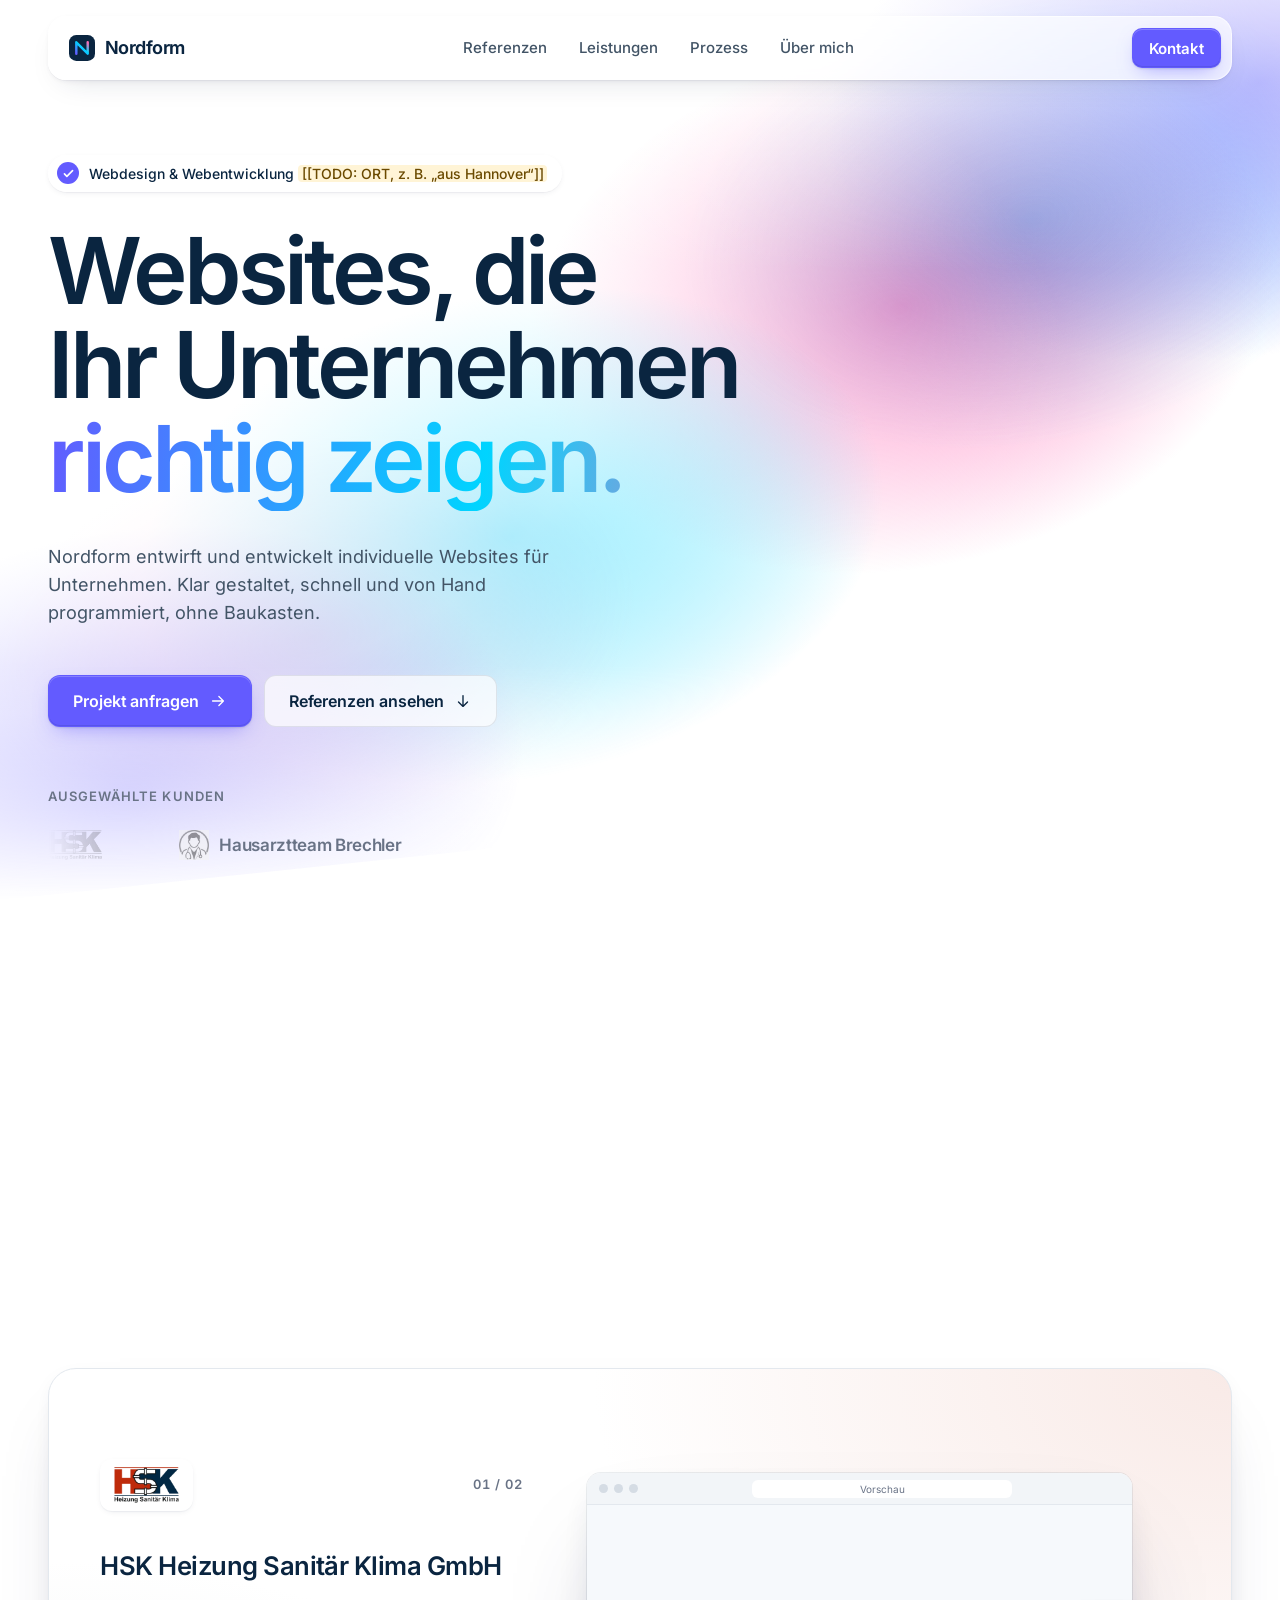
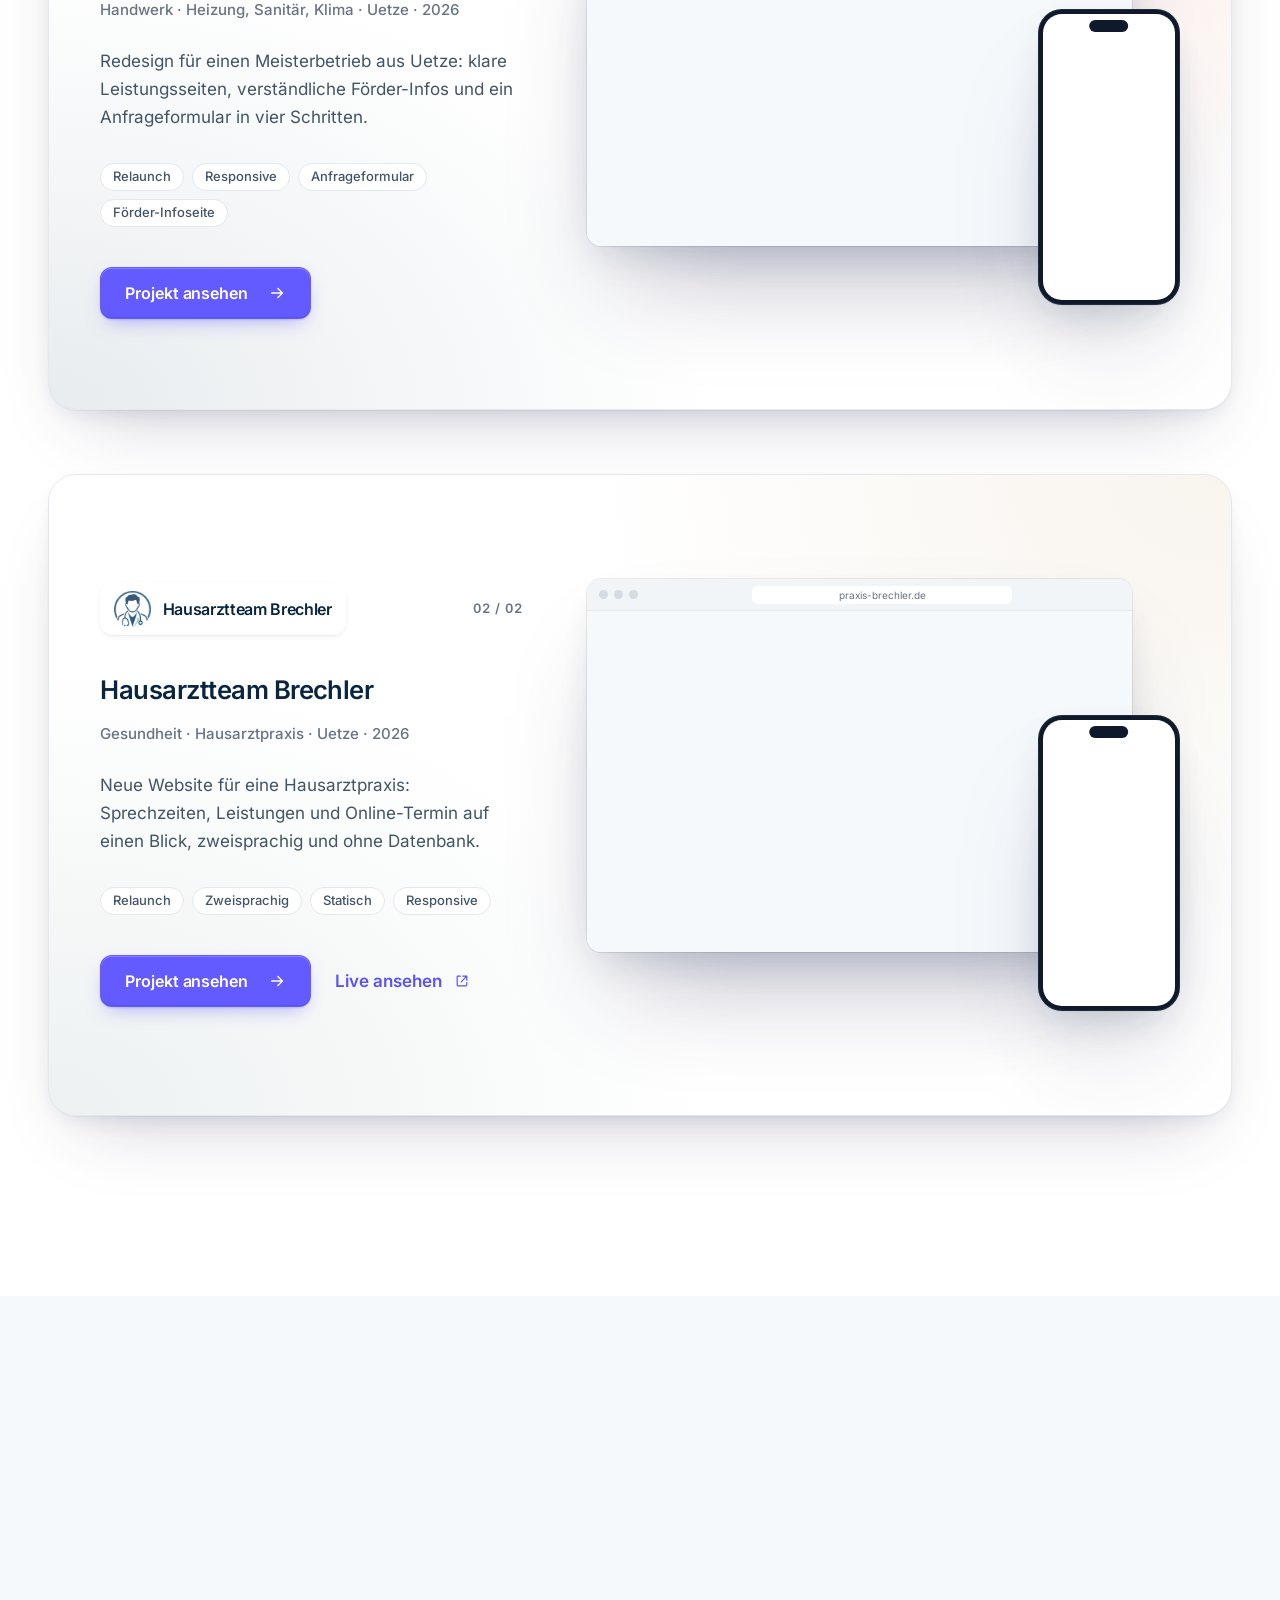
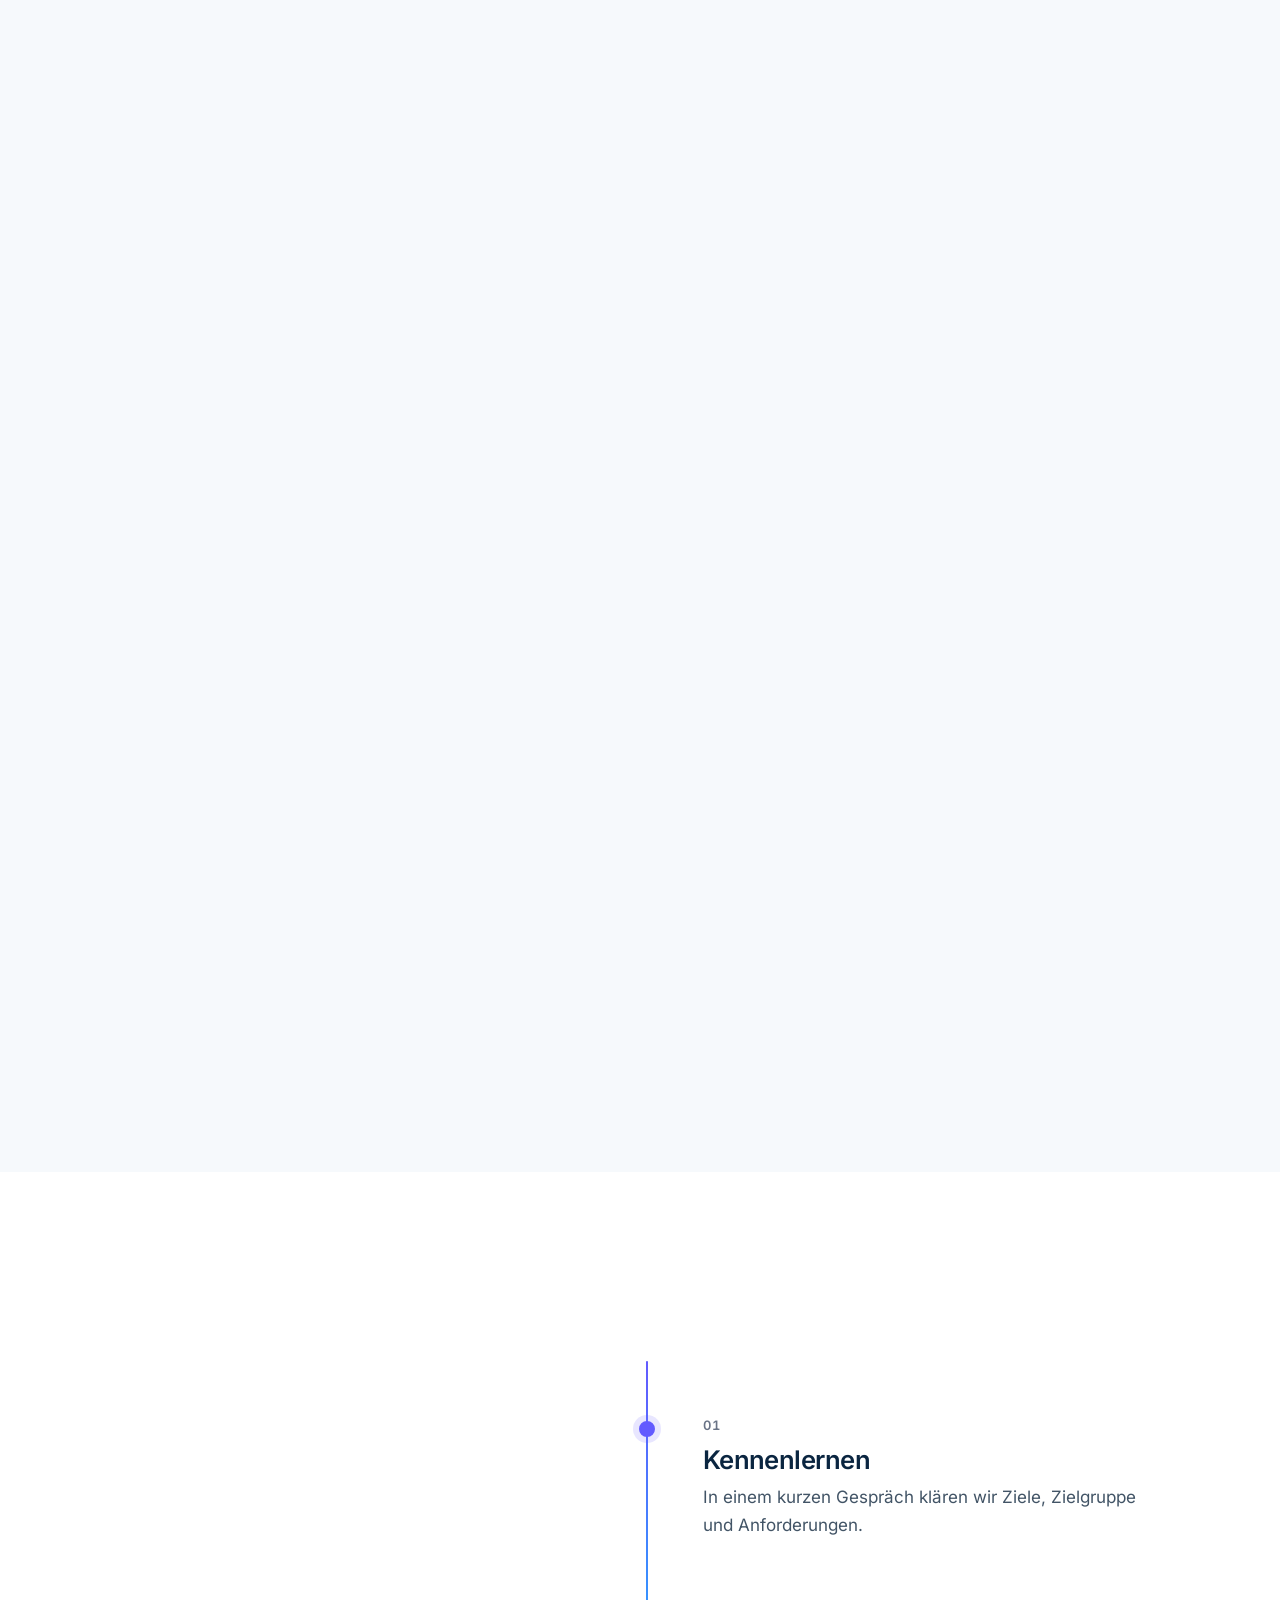
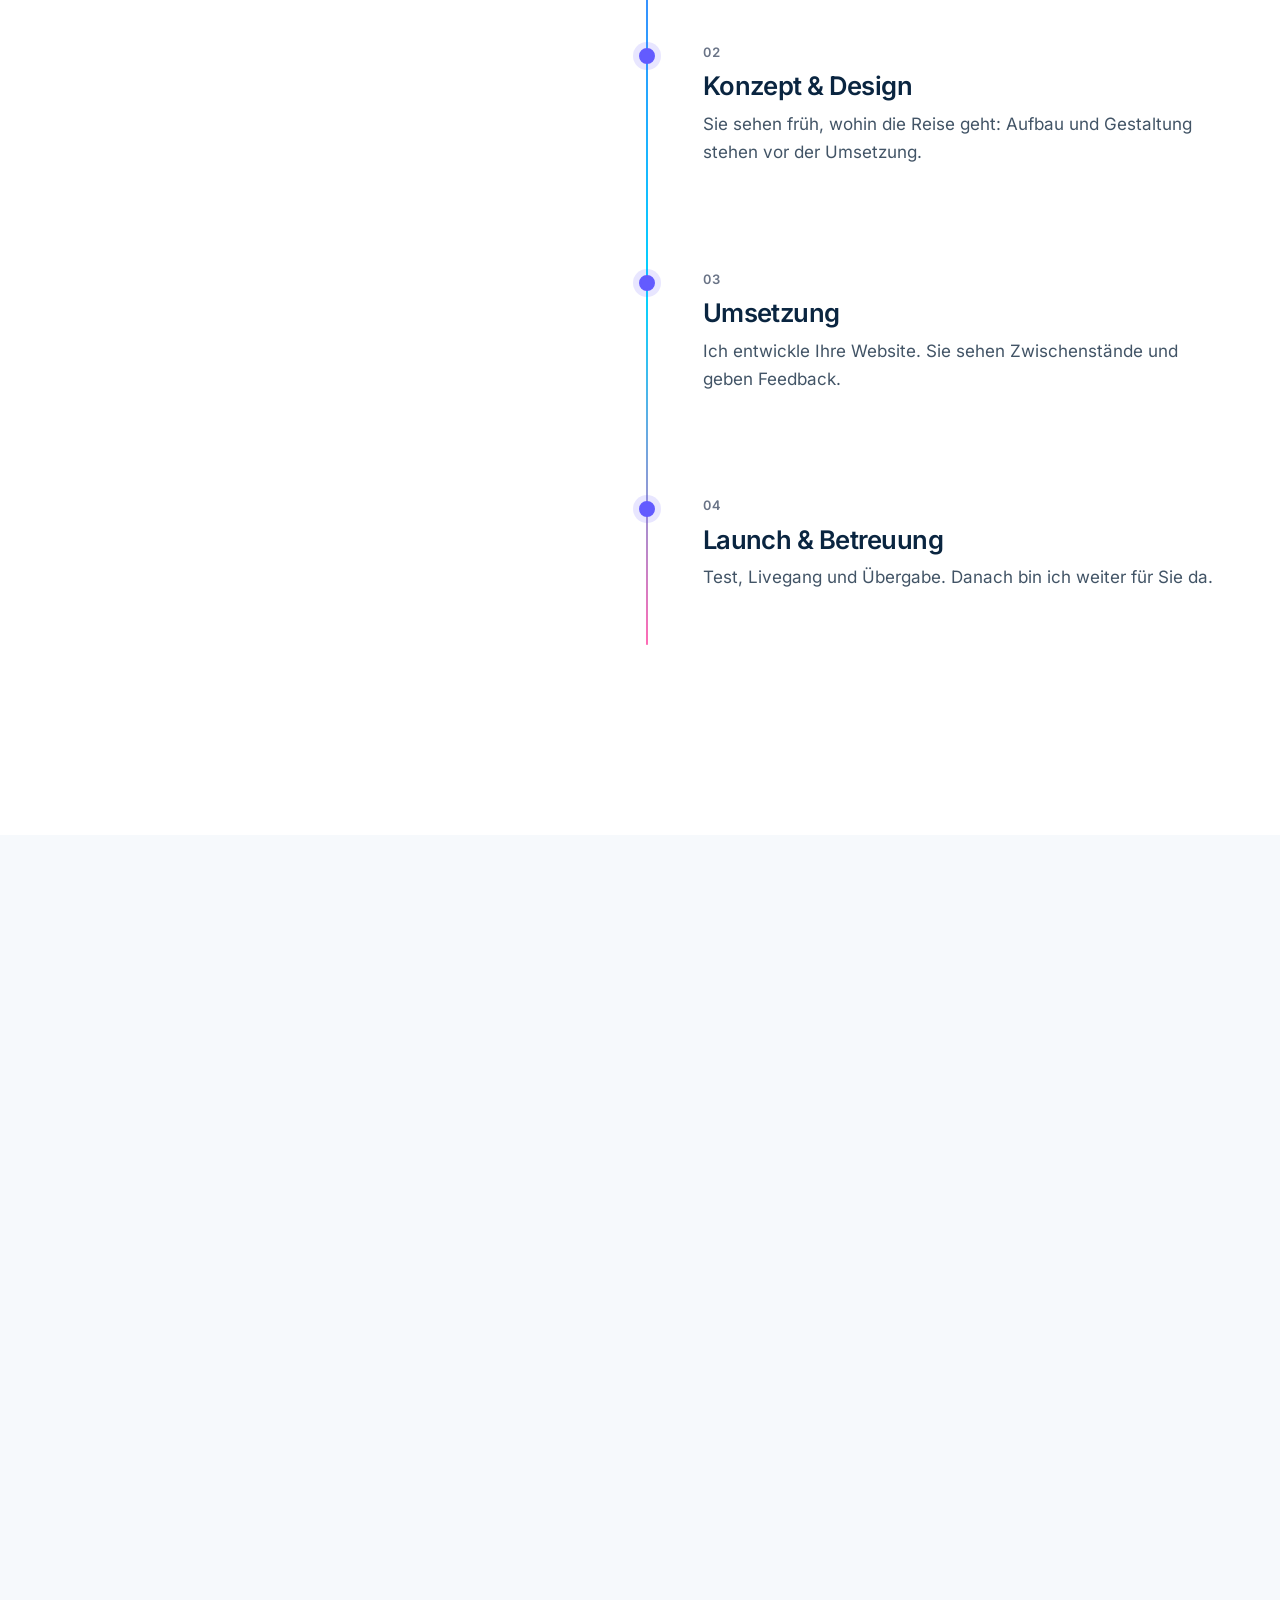
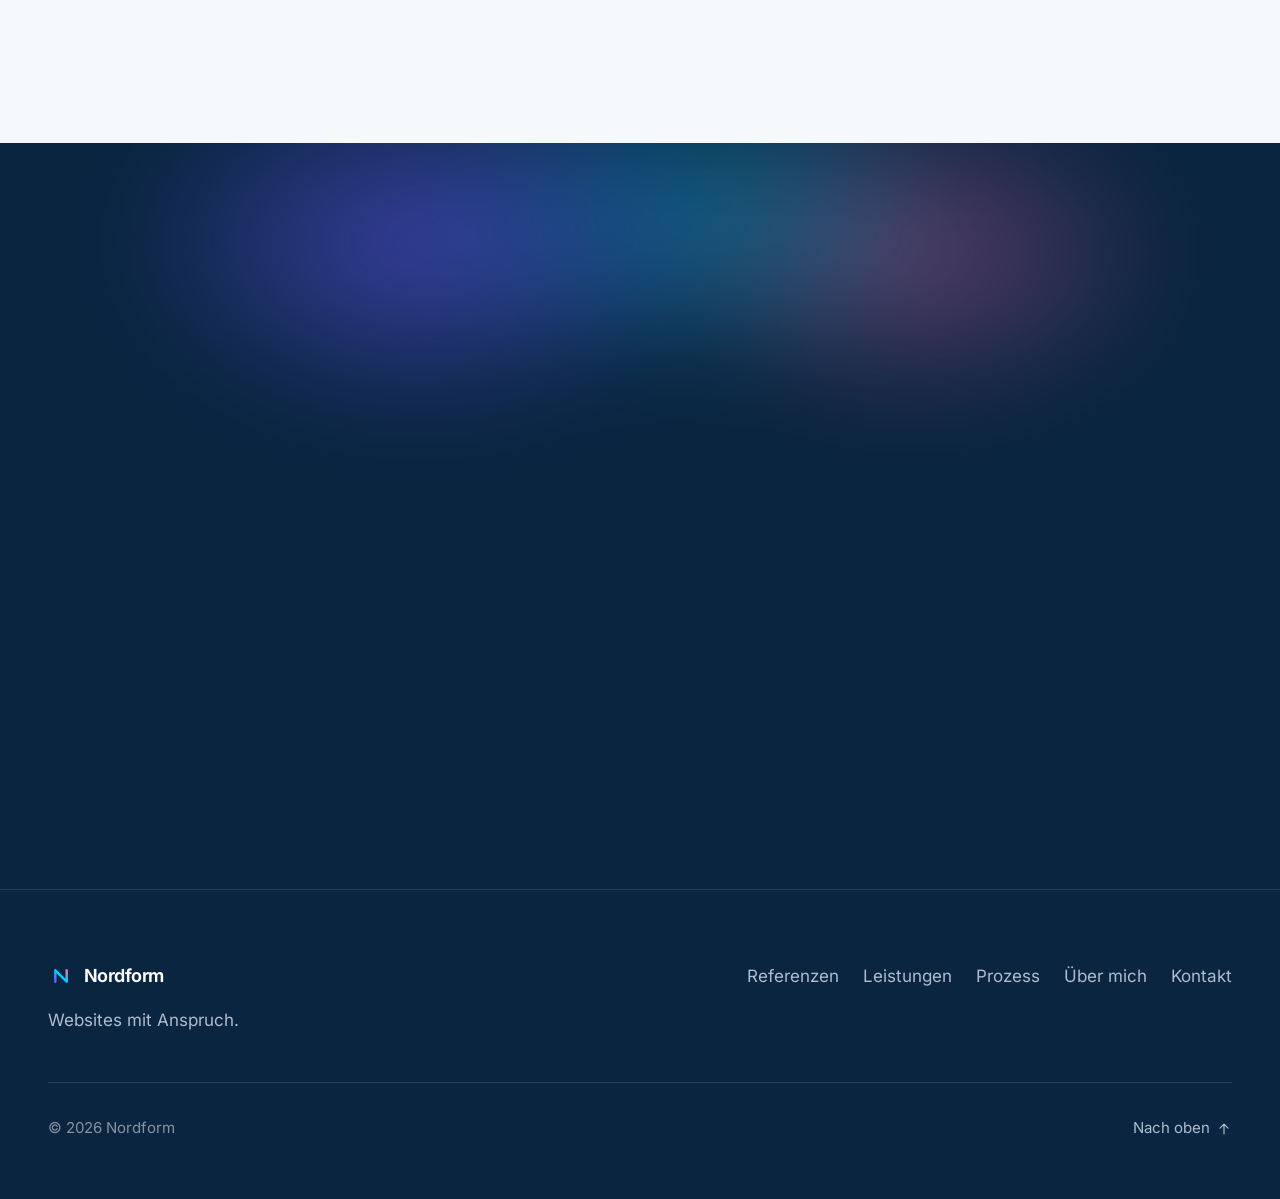
==== commit d40b91cd: "Build-Skript idempotent machen Leere generierte Bereiche (z. B. legalLinks) bekamen bei jedem Lauf e" ====
--- a/index.html
+++ b/index.html
@@ -395,19 +395,6 @@
       <div class="footer__bottom">
         <p class="footer__copy">© <span data-year>2026</span> <span data-copy="site.name">Nordform</span></p>
         <!-- LEGAL:START – erzeugt aus site.legalLinks -->
-
-
-
-
-
-
-
-
-
-
-
-
-
         <!-- LEGAL:END -->
         <a class="footer__top" href="#top" data-to-top>
           <span data-copy="footer.top">Nach oben</span>
